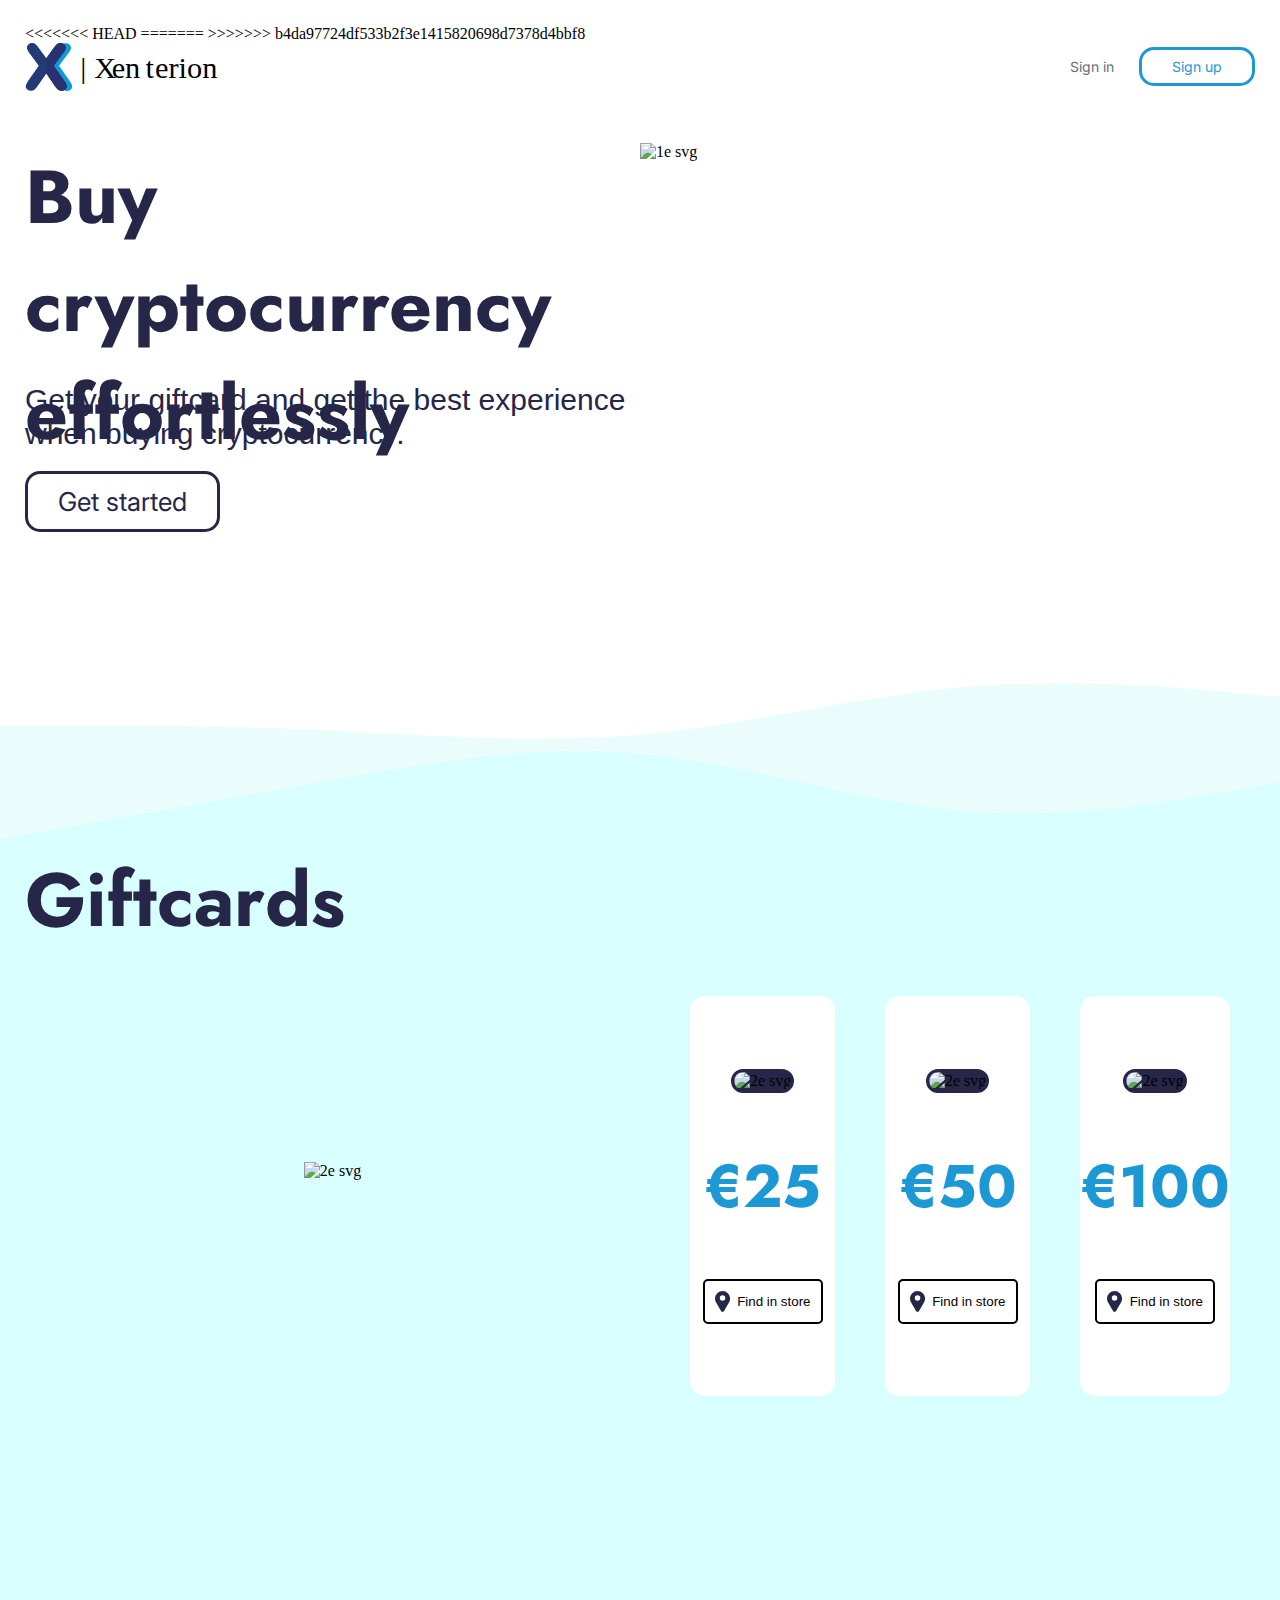
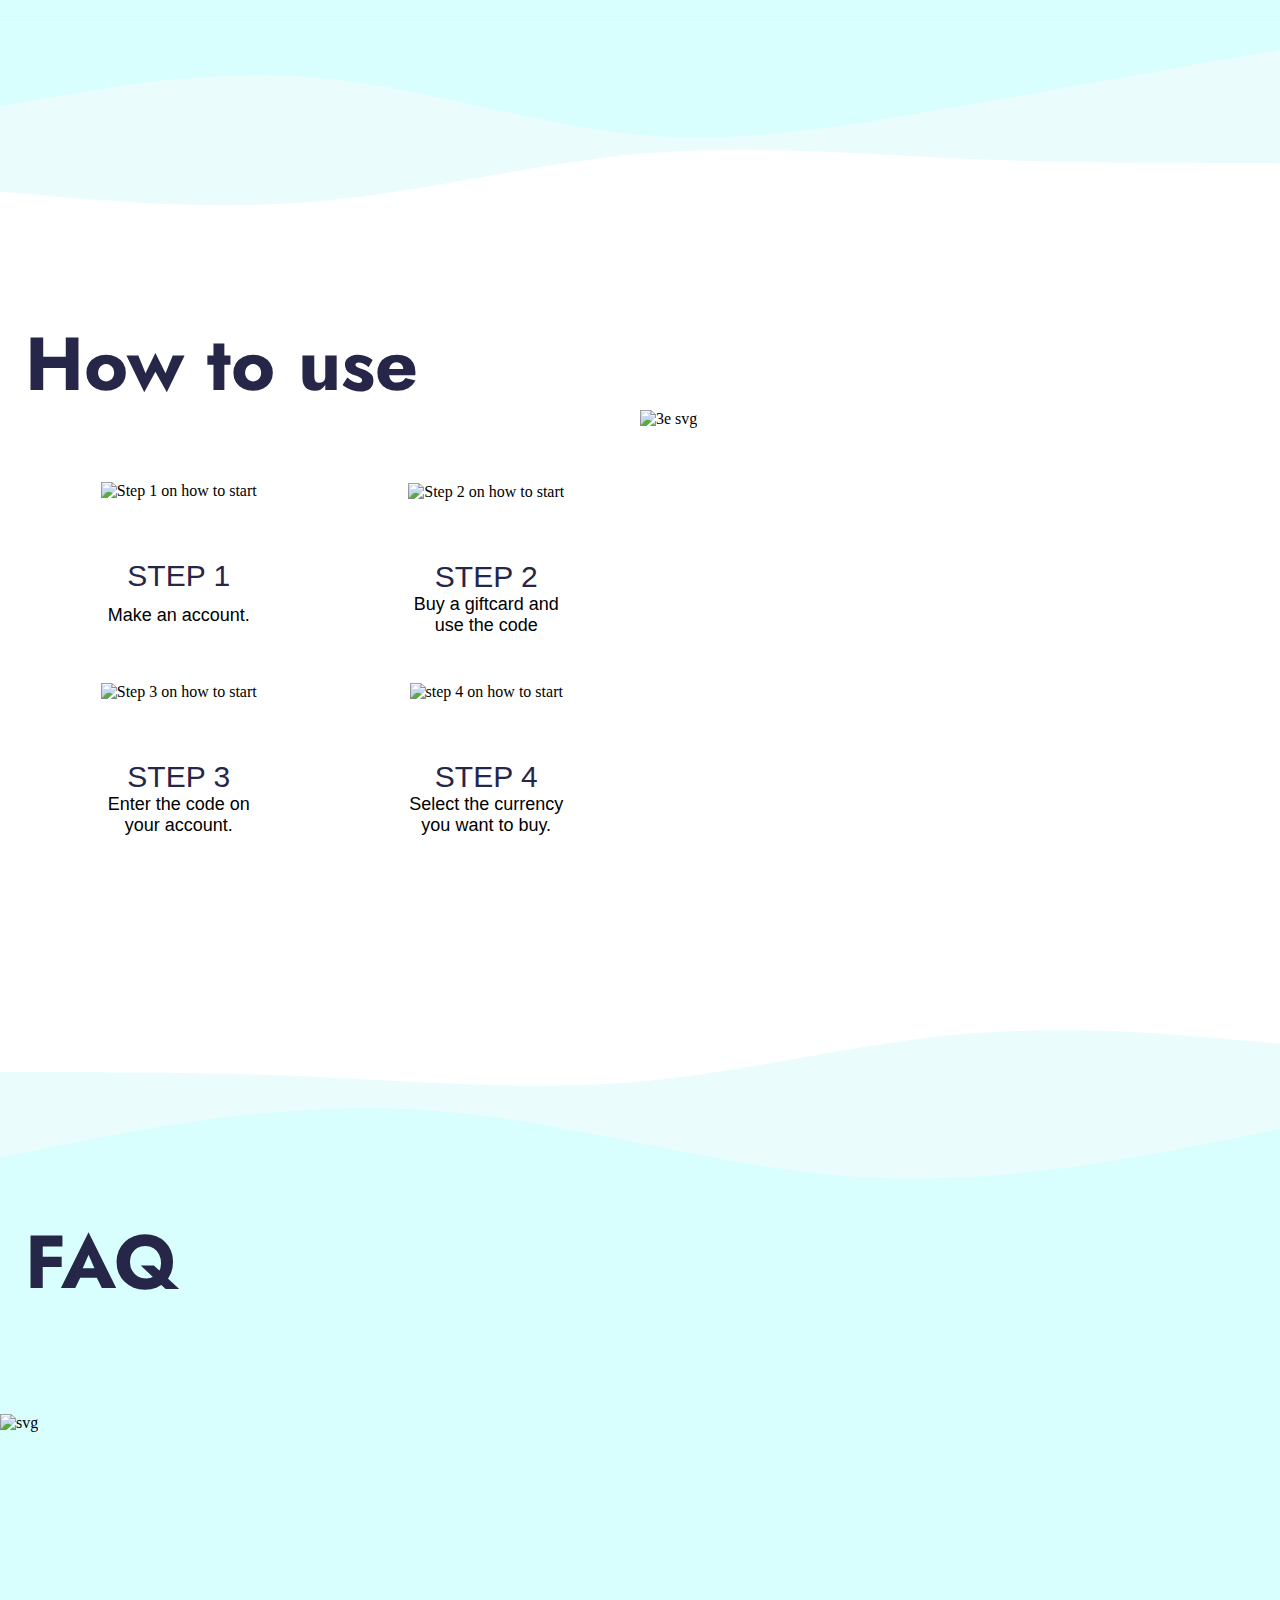
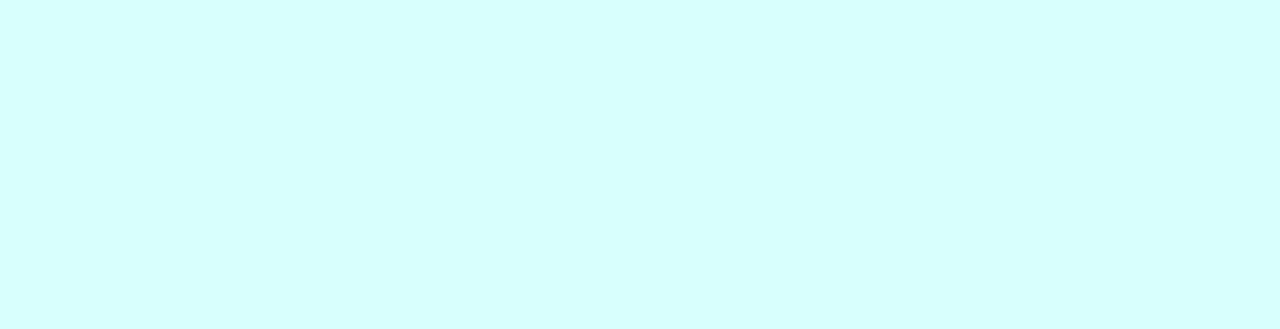
==== index.html @ bc86934e "Merge branch 'master' of https://github.com/Remy2072/Xenterion" ====
<!DOCTYPE html>
<html lang="en">
  <head>
    <meta charset="UTF-8" />
    <meta http-equiv="X-UA-Compatible" content="IE=edge" />
    <meta name="viewport" content="width=device-width, initial-scale=1.0" />
    <title>Xenterion | Exchange</title>
    <link rel="icon" href="assets/images/favicon.ico" />
<<<<<<< HEAD
    <link rel="stylesheet" href="assets/styles/style.css" />
=======
    <link rel="stylesheet" href="assets/styles/style.css"/>
    <link rel="stylesheet" href="https://cdnjs.cloudflare.com/ajax/libs/font-awesome/5.15.3/css/all.min.css">
    <link href="https://fonts.googleapis.com/css2?family=Poppins:wght@400;500&display=swap" rel="stylesheet">

>>>>>>> b4da97724df533b2f3e1415820698d7378d4bbf8
  </head>

  <body>
    <div class="Header">
      <div class="Logo-Header">
        <img class="logo" src="/assets/images/LogoXenterion.svg" alt="logo" />
      </div>
      <div class="Buttons-Header">
        <a href="#" class="signup">Sign up</a>
        <a href="#" class="signin">Sign in</a>
      </div>
    </div>

    <div class="Info-Box1">
      <div class="Info-1">
        <h1>
          Buy cryptocurrency <br />
          effortlessly
        </h1>
      </div>
      <div class="Text-1">
        <h3 class="getYourGiftcard">
          Get your giftcard and get the best experience<br />
          when buying cryptocurrency.
        </h3>
        <a href="https://www.google.com/" class="getstarted">Get started</a>
      </div>
      <div class="Svg-1">
        <img src="/assets/images/40789.svg" alt="1e svg" />
      </div>
    </div>

    <svg
      xmlns="http://www.w3.org/2000/svg"
      viewbox="0 0 1440 320"
      class="waves"
    >
      <path
        fill="#EAFDFC"
        fill-opacity="1"
        d="M0,160L60,160C120,160,240,160,360,165.3C480,171,600,181,720,170.7C840,160,960,128,1080,117.3C1200,107,1320,117,1380,122.7L1440,128L1440,320L1380,320C1320,320,1200,320,1080,320C960,320,840,320,720,320C600,320,480,320,360,320C240,320,120,320,60,320L0,320Z"
      ></path>

      <path
        fill="#D8FFFD"
        fill-opacity="1"
        d="M0,288L60,277.3C120,267,240,245,360,224C480,203,600,181,720,192C840,203,960,245,1080,256C1200,267,1320,245,1380,234.7L1440,224L1440,320L1380,320C1320,320,1200,320,1080,320C960,320,840,320,720,320C600,320,480,320,360,320C240,320,120,320,60,320L0,320Z"
      ></path>
    </svg>

    <div class="Info-Box2">
      <div class="Info-2">
        <h1 class="giftcards">Giftcards</h1>
      </div>
      <div class="Giftcards-box">
        <div class="Giftcard-1 giftcard">
          <div class="Eur25 eu">
            <img
              src="/assets/images/Giftcard-25-Xenterion.jpg"
              alt="2e svg"
              class="gift25"
            />
          </div>

          <div class="Price25 pr">
            <h2 class="priceTagText">€25</h2>
          </div>

          <div class="Instore1 is">
            <button class="findStore">
              <svg
                class="pin"
                xmlns="http://www.w3.org/2000/svg"
                width="15.092"
                height="20.879"
                viewBox="0 0 15.092 20.879"
              >
                <g id="location-pin" transform="translate(-57.249)">
                  <g
                    id="Group_28"
                    data-name="Group 28"
                    transform="translate(57.249)"
                  >
                    <path
                      id="Path_842"
                      data-name="Path 842"
                      d="M64.795,0h0a7.537,7.537,0,0,0-7.546,7.546,8.2,8.2,0,0,0,1.112,3.988l4.918,8.511a1.723,1.723,0,0,0,1.516.834,1.759,1.759,0,0,0,1.516-.834l4.918-8.506a8.075,8.075,0,0,0,1.112-3.988A7.541,7.541,0,0,0,64.795,0Zm0,9.775A2.755,2.755,0,1,1,67.549,7.02,2.761,2.761,0,0,1,64.795,9.775Z"
                      transform="translate(-57.249)"
                      fill="#262649"
                    />
                  </g>
                </g>
              </svg>
              Find in store
            </button>
          </div>
        </div>
        <div class="Giftcard-2 giftcard">
          <div class="Eur50 eu">
            <img
              src="/assets/images/Giftcard-50-Xenterion.jpg"
              alt="2e svg"
              class="gift25"
            />
          </div>

          <div class="Price50">
            <h2 class="priceTagText">€50</h2>
          </div>

          <div class="Instore2 is">
            <button class="findStore">
              <svg
                xmlns="http://www.w3.org/2000/svg"
                width="15.092"
                height="20.879"
                viewBox="0 0 15.092 20.879"
              >
                <g id="location-pin" transform="translate(-57.249)">
                  <g
                    id="Group_28"
                    data-name="Group 28"
                    transform="translate(57.249)"
                  >
                    <path
                      id="Path_842"
                      data-name="Path 842"
                      d="M64.795,0h0a7.537,7.537,0,0,0-7.546,7.546,8.2,8.2,0,0,0,1.112,3.988l4.918,8.511a1.723,1.723,0,0,0,1.516.834,1.759,1.759,0,0,0,1.516-.834l4.918-8.506a8.075,8.075,0,0,0,1.112-3.988A7.541,7.541,0,0,0,64.795,0Zm0,9.775A2.755,2.755,0,1,1,67.549,7.02,2.761,2.761,0,0,1,64.795,9.775Z"
                      transform="translate(-57.249)"
                      fill="#262649"
                    />
                  </g>
                </g>
              </svg>
              Find in store
            </button>
          </div>
        </div>
        <div class="Giftcard-3 giftcard">
          <div class="Eur100 eu">
            <img
              src="/assets/images/Giftcard-100-Xenterion.jpg"
              alt="2e svg"
              class="gift25"
            />
          </div>

          <div class="Price100 pr">
            <h2 class="priceTagText">€100</h2>
          </div>

          <div class="Instore3 is">
            <button class="findStore">
              <svg
                xmlns="http://www.w3.org/2000/svg"
                width="15.092"
                height="20.879"
                viewBox="0 0 15.092 20.879"
              >
                <g id="location-pin" transform="translate(-57.249)">
                  <g
                    id="Group_28"
                    data-name="Group 28"
                    transform="translate(57.249)"
                  >
                    <path
                      id="Path_842"
                      data-name="Path 842"
                      d="M64.795,0h0a7.537,7.537,0,0,0-7.546,7.546,8.2,8.2,0,0,0,1.112,3.988l4.918,8.511a1.723,1.723,0,0,0,1.516.834,1.759,1.759,0,0,0,1.516-.834l4.918-8.506a8.075,8.075,0,0,0,1.112-3.988A7.541,7.541,0,0,0,64.795,0Zm0,9.775A2.755,2.755,0,1,1,67.549,7.02,2.761,2.761,0,0,1,64.795,9.775Z"
                      transform="translate(-57.249)"
                      fill="#262649"
                    />
                  </g>
                </g>
              </svg>
              Find in store
            </button>
          </div>
        </div>
      </div>
      <div class="Svg-2">
        <img src="/assets/images/8500.svg" alt="2e svg" />
      </div>
    </div>

    <div class="Info-Box2"></div>

    <svg
      xmlns="http://www.w3.org/2000/svg"
      viewbox="0 0 1440 320"
      class="waves reverseWaves"
    >
      <path
        fill="#EAFDFC"
        fill-opacity="1"
        d="M0,160L60,160C120,160,240,160,360,165.3C480,171,600,181,720,170.7C840,160,960,128,1080,117.3C1200,107,1320,117,1380,122.7L1440,128L1440,320L1380,320C1320,320,1200,320,1080,320C960,320,840,320,720,320C600,320,480,320,360,320C240,320,120,320,60,320L0,320Z"
      ></path>

      <path
        fill="#D8FFFD"
        fill-opacity="1"
        d="M0,288L60,277.3C120,267,240,245,360,224C480,203,600,181,720,192C840,203,960,245,1080,256C1200,267,1320,245,1380,234.7L1440,224L1440,320L1380,320C1320,320,1200,320,1080,320C960,320,840,320,720,320C600,320,480,320,360,320C240,320,120,320,60,320L0,320Z"
      ></path>
    </svg>

    <div class="howTo-Grid">
      <div class="howToUse">
        <h1>How to use</h1>
      </div>

      <div class="step1">
        <img
          class="step1-img"
          src="assets/images/step1.svg"
          alt="Step 1 on how to start"
        />
        <h3 class="steps">STEP 1</h3>
        <p class="steps-txt step1-txt">Make an account.</p>
      </div>

      <div class="step2">
        <img
          class="step2-img"
          src="assets/images/step2.svg"
          alt="Step 2 on how to start"
        />
        <h3 class="steps">STEP 2</h3>
        <p class="steps-txt">Buy a giftcard and <br />use the code</p>
      </div>

      <div class="step3">
        <img
          class="step3-img"
          src="assets/images/step3.svg"
          alt="Step 3 on how to start"
        />
        <h3 class="steps">STEP 3</h3>
        <p class="steps-txt">Enter the code on <br />your account.</p>
      </div>

      <div class="step4">
        <img
          class="step4-img"
          src="assets/images/step4.svg"
          alt="step 4 on how to start"
        />
        <h3 class="steps">STEP 4</h3>
        <p class="steps-txt">Select the currency <br />you want to buy.</p>
      </div>

      <div class="Svg-3">
        <img src="/assets/images/6555.svg" alt="3e svg" />
      </div>
    </div>

    <svg
      xmlns="http://www.w3.org/2000/svg"
      viewbox="0 0 1440 320"
      class="waves"
    >
      <path
        fill="#EAFDFC"
        fill-opacity="1"
        d="M0,160L60,160C120,160,240,160,360,165.3C480,171,600,181,720,170.7C840,160,960,128,1080,117.3C1200,107,1320,117,1380,122.7L1440,128L1440,320L1380,320C1320,320,1200,320,1080,320C960,320,840,320,720,320C600,320,480,320,360,320C240,320,120,320,60,320L0,320Z"
      ></path>

      <path
        fill="#D8FFFD"
        fill-opacity="1"
        d="M0,256L80,240C160,224,320,192,480,202.7C640,213,800,267,960,277.3C1120,288,1280,256,1360,240L1440,224L1440,320L1360,320C1280,320,1120,320,960,320C800,320,640,320,480,320C320,320,160,320,80,320L0,320Z"      ></path>
      ></path>
    </svg>

    <div class="container">
      <div class="FAQ-header">
        <h1>FAQ</h1>
      </div>
      <div class="FAQ-SVG"><img class="faqq" src="/assets/images/7879.jpg" alt="svg"></div>
      <div class="FAQ-1"></div>
      <div class="FAQ-2"></div>
      <div class="FAQ-3"></div>
      <div class="FAQ-other"></div>
    </div>

  </body>
</html>

<!-- <svg xmlns="http://www.w3.org/2000/svg" viewBox="0 0 1440 320"><path fill="#0099ff" fill-opacity="1" d="M0,288L60,277.3C120,267,240,245,360,224C480,203,600,181,720,192C840,203,960,245,1080,256C1200,267,1320,245,1380,234.7L1440,224L1440,0L1380,0C1320,0,1200,0,1080,0C960,0,840,0,720,0C600,0,480,0,360,0C240,0,120,0,60,0L0,0Z"></path></svg> -->
---- assets/styles/style.css ----
/* *FONT * ----------------------------------------------------------------------------------------------------------------------*/
@import url("https://fonts.googleapis.com/css2?family=Inter&display=swap");
@import url("https://fonts.googleapis.com/css2?family=Jost:wght@700&display=swap");

/* *BODY * ----------------------------------------------------------------------*/
body {
  padding: 25px 25px 0px;
  margin: 0px;
}
.header {
  height: 100px;
  background: #fff;
}

.logo {
  width: 200px;
  height: 48px;
}

h1 {
  color: #262649;
  font-size: 75px;
  font-family: "jost", sans-serif;
  margin: 0;
  padding: 0;
}

h2 {
  color: #1c98d5;
  font-size: 75px;
  font-family: "jost", bold;
  text-align: center;
}
h3 {
  color: #262649;
  font-size: 30px;
  font-family: "NanumGothic", sans-serif;
  font-weight: normal;
  margin: 0;
  padding: 0;
}

.Header {
  display: grid;
  grid-template-columns: 1fr 1fr 1fr 1fr;
  grid-template-rows: 75px;
  gap: 0px 0px;
  grid-template-areas: "Logo-Header . . Buttons-Header";
}

.Logo-Header {
  grid-area: Logo-Header;
}

.Buttons-Header {
  grid-area: Buttons-Header;
  padding-top: 4px;
}

.signin {
  padding: 11px;
  padding-right: 25px;
  float: right;
  text-decoration: none;
  font-family: "Inter", sans-serif;
  font-size: 14px;
  color: #686f80;
}

.signin:hover {
  text-decoration: underline 1.5px solid #686f80;
}

.signup {
  float: right;
  text-decoration: none;
  font-family: "Inter", sans-serif;
  font-size: 14px;
  color: #1c98d5;
  border-radius: 15px;
  border: 3px solid #1c98d5;
  padding: 8px 30px;
}

.signup:hover {
  background-color: #1c98d5;
  color: #fff;
}

.Info-Box1 {
  display: grid;
  grid-template-columns: 1fr 1fr 1fr 1fr;
  grid-template-rows: 200px 200px;
  margin-top: 25px;
  gap: 40px 0px;
  grid-template-areas:
    "Info-1 Info-1 Svg-1 Svg-1"
    "Text-1 Text-1 Svg-1 Svg-1";
}

.Info-1 {
  grid-area: Info-1;
}

.Text-1 {
  grid-area: Text-1;
}

.Svg-1 {
  grid-area: Svg-1;
}

.getYourGiftcard {
  margin-bottom: 35px;
}

.getstarted {
  text-decoration: none;
  font-family: "Inter", sans-serif;
  font-size: 26px;
  color: #262649;
  border-radius: 15px;
  border: 3px solid #262649;
  padding: 12px 30px;
}

.getstarted:hover {
  border: 3px solid #1c98d5;
  background-color: #1c98d5;
  color: #fff;
}

.waves {
  margin-left: -25px;
  margin-right: -25px;
}


/*** HIER **/

.Info-Box2 {
  display: grid;
  grid-template-columns: 1fr 1fr 1fr 1fr;
  grid-template-rows: 100px 100px 200px;
  gap: 0px 0px;
  grid-template-areas:
    "Info-2 Info-2 . ."
    "Svg-2 Svg-2 Giftcards-box Giftcards-box"
    "Svg-2 Svg-2 Giftcards-box Giftcards-box";
  margin-left: -25px;
  margin-right: -25px;
  margin-top: -25px;
  background-color: #d8fffd;
}

.Info-2 {
  grid-area: Info-2;
}

.Giftcards-box {
  display: grid;
  grid-template-columns: 1fr 1fr 1fr;
  grid-template-rows: 200px 250px;
  gap: 0px 0px;
  grid-template-areas:
    "Giftcard-1 Giftcard-2 Giftcard-3"
    "Giftcard-1 Giftcard-2 Giftcard-3";
  grid-area: Giftcards-box;
  margin: 25px;
}

.Giftcard-1 {
  display: grid;
  grid-template-columns: 1fr;
  grid-template-rows: 1fr 1fr 1fr;
  gap: 0px 0px;
  grid-template-areas:
    "Eur25"
    "Price25"
    "Instore1";
  grid-area: Giftcard-1;
  /* box-shadow: rgba(0, 0, 0, 0.342) 2px 2px; */
  border-radius: 15px;
  background-color: #fff;
  margin: 25px;
}

.Eur25 {
  grid-area: Eur25;
  place-items: center;
}

.gift25 {
  width: 150px;
  border: 3px solid #262649;
  background-color: #262649;
  padding-bottom: 0.1px;
  padding-left: 0.1px;
  border-radius: 15px;
}
.Price25 {
  grid-area: Price25;
}

.priceTagText {
  font-size: 60px;
}

.Instore1 {
  grid-area: Instore1;
}

.findStore {
  border: 2px solid black;
  background-color: #fff;
  border-radius: 5px;
  display: flex;
  justify-content: space-between;
  align-items: center;
  padding-left: 7px;
  padding-right: 7px;
  padding: 10px;
  width: 120px;
}

.findStore:hover {
  color: white;
  background-color: #1c98d5;
  border: 2px solid #1c98d5;
  transition: 0.2s;
}

.Giftcard-2 {
  display: grid;
  grid-template-columns: 1fr;
  grid-template-rows: 1fr 1fr 1fr;
  gap: 0px 0px;
  grid-template-areas:
    "Eur50"
    "Price50"
    "Instore2";
  grid-area: Giftcard-2;
  border-radius: 15px;
  background-color: #fff;
  margin: 25px;
  position: relative;
  z-index: 4;
}

.Eur50 {
  grid-area: Eur50;
}

.Price50 {
  grid-area: Price50;
}

.Instore2 {
  grid-area: Instore2;
}

.Giftcard-3 {
  display: grid;
  grid-template-columns: 1fr;
  grid-template-rows: 1fr 1fr 1fr;
  gap: 0px 0px;
  grid-template-areas:
    "Eur100"
    "Price100"
    "Instore3";
  grid-area: Giftcard-3;
  border-radius: 15px;
  background-color: #fff;
  margin: 25px;
}

.Eur100 {
  grid-area: Eur100;
}

.Price100 {
  grid-area: Price100;
}

.Instore3 {
  grid-area: Instore3;
}

.Svg-2 {
  grid-area: Svg-2;
  padding-left: 25px;
  padding-top: 150px;
  display: flex;
  justify-content: center;
  align-items: center;
}

.Info-2 {
  position: relative;
}

.giftcards {
  margin-left: 25px;
}

.giftcard {
  display: flex;
  justify-content: center;
  align-items: center;
  flex-direction: column;
}

.reverseWaves {
  transform: rotate(180deg);
}

/* *"HOW TO USE" GRID * ------------------------------------------------------------------------------------*/


.howTo-Grid {
  display: grid;
  grid-template-columns: 1fr 1fr 1fr 1fr;
  grid-template-rows: 100px 50px 200px 200px 70px;
  gap: 0px 0px;
  grid-template-areas:
    "howToUse howToUse howToUse howToUse"
    ". . Svg-3 Svg-3"
    "step1 step2 Svg-3 Svg-3"
    "step3 step4 Svg-3 Svg-3"
    ". . . .";
}

h3.steps {
  margin: 0;
}

.step1-img {
  height: 75px;
  margin-bottom: 2px;
}

p.step1-txt {
  line-height: 2.5;
}

.step2-img {
  height: 68px;
  margin-bottom: 9px;
}

.step3-img {
  height: 70px;
  margin-bottom: 7px;
}

.step4-img {
  height: 77px;
  margin-bottom: 0px;
}

.steps-txt {
  padding: 0;
  margin: 0;
  font-family: "NanumGothic", sans-serif;
  font-size: 18px;
  text-align: center;
}

.step1 {
  grid-area: step1;
  display: flex;
  align-items: center;
  justify-content: center;
  flex-direction: column;
}

.step2 {
  grid-area: step2;
  display: flex;
  align-items: center;
  justify-content: center;
  flex-direction: column;
}

.step3 {
  grid-area: step3;
  display: flex;
  align-items: center;
  justify-content: center;
  flex-direction: column;
}

.step4 {
  grid-area: step4;
  display: flex;
  align-items: center;
  justify-content: center;
  flex-direction: column;
}

.Svg-3 {
  grid-area: Svg-3;
}

.howToUse {
  grid-area: howToUse;
}

/* *FAQ GRID * ------------------------------------------------------------------------------------*/

.container {
  display: grid;
  grid-template-columns: 1fr 1fr 1fr 1fr;
  grid-template-rows: 200px 120px 120px 120px 70px 50px 35px;
  gap: 0px 0px;
  grid-auto-flow: row;
  grid-template-areas:
    "FAQ-header FAQ-header . ."
    "FAQ-SVG FAQ-SVG FAQ FAQ"
    "FAQ-SVG FAQ-SVG FAQ FAQ"
    "FAQ-SVG FAQ-SVG FAQ FAQ"
    ". . . FAQ-other"
    ". . . ."
    "footer footer footer footer";
  background-color: #d8fffd;
  margin: -4px -25px 0px -25px;
}

.FAQ-SVG {
  grid-area: FAQ-SVG;
}


.FAQ-SVG-img{
  width: 100%;
  margin-top: -100px;
}

.FAQ-header {
  grid-area: FAQ-header;
  line-height: 1.3;
  margin-left: 25px;
}

.FAQ {
  grid-area: FAQ;
}

.FAQ-other {
  grid-area: FAQ-other;
  padding-top: 50px;
  padding-left: 132px;
}

.footer{
  grid-area: footer;
  background-color: #F2F2F2;
  display: flex;
  flex-direction: row;
  justify-content: space-between;
}

/* *FAQ QUESTIONS * ------------------------------------------------------------------------------------*/

.FAQ,
.FAQ:before,
.FAQ:after{
    padding: 0;
    margin: 0;
    box-sizing: border-box;
}

.container-2{
    width: 45%;
    min-width: 500px;
    position: absolute;

}
.wrapper{
    background-color: #ffffff;
    margin-bottom: 20px;
    padding: 15px 40px;
    border-radius: 5px;
    box-shadow: 0 15px 25px rgba(0,0,50,0.2);
}
.toggle,
.content{
    font-family: "Poppins",sans-serif;
}
.toggle{
    width: 100%;
    background-color: transparent;
    display: flex;
    align-items: center;
    justify-content: space-between;
    font-size: 16px;
    color: #262649;
    font-weight: 500;
    border: none;
    outline: none;
    cursor: pointer;
    padding: 15px 0;
}
.content{
    position: relative;
    font-size: 14px;
    text-align: justify;
    line-height: 30px;
    height: 0;
    overflow: hidden;
    transition: all 1s;
}

.otherQuestions {
  text-decoration: none;
  font-family: "Inter", sans-serif;
  font-size: 14px;
  color: #1c98d5;
  border-radius: 15px;
  border: 3px solid #1c98d5;
  padding: 12px 30px;
}

.otherQuestions:hover {
  background-color: #1c98d5;
  color: #fff;
}

/* *FOOTER* ------------------------------------------------------------------------------------*/

#copyright{
  margin-top: 6px;
  margin-left: 40px;
  padding: 0;
  font-size: 18px;
  color: #262649;
  font-family: "NanumGothic", sans-serif;
}

#copyright2021{
  color: #1C98D5;
}

#github{
  margin-top: 6px;
  margin-right: 40px;
  width: 25px;
  height: 25px;
}



/* *SCROLL BAR * ------------------------------------------------------------------------------------*/
::-moz-selection {
  background: #79DFDB;
}

::selection {
  background: #79DFDB;
}

::-webkit-scrollbar {
  background-color: none;
  width: 6px;
}

::-webkit-scrollbar-track {
  border-radius: 5px;
  box-shadow: insert 0 0 10px rgba(0, 0, 0, 0.25);
}

::-webkit-scrollbar-thumb {
  border-radius: 5px;
  background-color: #BAF0EE;
}

::-webkit-scrollbar-thumb:hover {
  border-radius: 5px;
  background-color: #79DFDB;
}

/* *MEDIA QUERIES * ------------------------------------------------------------------------------------*/

/*? IPHONE XR  ------------------------------------------------------------------------------------*/

@media only screen 
    and (min-device-width: 414px) 
    and (min-device-height: 896px) 
    and (-webkit-device-pixel-ratio: 2) 
    and (orientation: portrait) { 


}

/*?  IPAD  ------------------------------------------------------------------------------------*/

@media only screen 
  and (min-device-width: 768px) 
  and (max-device-width: 1024px) 
  and (orientation: portrait) 
  and (-webkit-min-device-pixel-ratio: 1) {
    

}
---- assets/styles/style.css ----
/* *FONT * ----------------------------------------------------------------------------------------------------------------------*/
@import url("https://fonts.googleapis.com/css2?family=Inter&display=swap");
@import url("https://fonts.googleapis.com/css2?family=Jost:wght@700&display=swap");

/* *BODY * ----------------------------------------------------------------------*/
body {
  padding: 25px 25px 0px;
  margin: 0px;
}
.header {
  height: 100px;
  background: #fff;
}

.logo {
  width: 200px;
  height: 48px;
}

h1 {
  color: #262649;
  font-size: 75px;
  font-family: "jost", sans-serif;
  margin: 0;
  padding: 0;
}

h2 {
  color: #1c98d5;
  font-size: 75px;
  font-family: "jost", bold;
  text-align: center;
}
h3 {
  color: #262649;
  font-size: 30px;
  font-family: "NanumGothic", sans-serif;
  font-weight: normal;
  margin: 0;
  padding: 0;
}

.Header {
  display: grid;
  grid-template-columns: 1fr 1fr 1fr 1fr;
  grid-template-rows: 75px;
  gap: 0px 0px;
  grid-template-areas: "Logo-Header . . Buttons-Header";
}

.Logo-Header {
  grid-area: Logo-Header;
}

.Buttons-Header {
  grid-area: Buttons-Header;
  padding-top: 4px;
}

.signin {
  padding: 11px;
  padding-right: 25px;
  float: right;
  text-decoration: none;
  font-family: "Inter", sans-serif;
  font-size: 14px;
  color: #686f80;
}

.signin:hover {
  text-decoration: underline 1.5px solid #686f80;
}

.signup {
  float: right;
  text-decoration: none;
  font-family: "Inter", sans-serif;
  font-size: 14px;
  color: #1c98d5;
  border-radius: 15px;
  border: 3px solid #1c98d5;
  padding: 8px 30px;
}

.signup:hover {
  background-color: #1c98d5;
  color: #fff;
}

.Info-Box1 {
  display: grid;
  grid-template-columns: 1fr 1fr 1fr 1fr;
  grid-template-rows: 200px 200px;
  margin-top: 25px;
  gap: 40px 0px;
  grid-template-areas:
    "Info-1 Info-1 Svg-1 Svg-1"
    "Text-1 Text-1 Svg-1 Svg-1";
}

.Info-1 {
  grid-area: Info-1;
}

.Text-1 {
  grid-area: Text-1;
}

.Svg-1 {
  grid-area: Svg-1;
}

.getYourGiftcard {
  margin-bottom: 35px;
}

.getstarted {
  text-decoration: none;
  font-family: "Inter", sans-serif;
  font-size: 26px;
  color: #262649;
  border-radius: 15px;
  border: 3px solid #262649;
  padding: 12px 30px;
}

.getstarted:hover {
  border: 3px solid #1c98d5;
  background-color: #1c98d5;
  color: #fff;
}

.waves {
  margin-left: -25px;
  margin-right: -25px;
}


/*** HIER **/

.Info-Box2 {
  display: grid;
  grid-template-columns: 1fr 1fr 1fr 1fr;
  grid-template-rows: 100px 100px 200px;
  gap: 0px 0px;
  grid-template-areas:
    "Info-2 Info-2 . ."
    "Svg-2 Svg-2 Giftcards-box Giftcards-box"
    "Svg-2 Svg-2 Giftcards-box Giftcards-box";
  margin-left: -25px;
  margin-right: -25px;
  margin-top: -25px;
  background-color: #d8fffd;
}

.Info-2 {
  grid-area: Info-2;
}

.Giftcards-box {
  display: grid;
  grid-template-columns: 1fr 1fr 1fr;
  grid-template-rows: 200px 250px;
  gap: 0px 0px;
  grid-template-areas:
    "Giftcard-1 Giftcard-2 Giftcard-3"
    "Giftcard-1 Giftcard-2 Giftcard-3";
  grid-area: Giftcards-box;
  margin: 25px;
}

.Giftcard-1 {
  display: grid;
  grid-template-columns: 1fr;
  grid-template-rows: 1fr 1fr 1fr;
  gap: 0px 0px;
  grid-template-areas:
    "Eur25"
    "Price25"
    "Instore1";
  grid-area: Giftcard-1;
  /* box-shadow: rgba(0, 0, 0, 0.342) 2px 2px; */
  border-radius: 15px;
  background-color: #fff;
  margin: 25px;
}

.Eur25 {
  grid-area: Eur25;
  place-items: center;
}

.gift25 {
  width: 150px;
  border: 3px solid #262649;
  background-color: #262649;
  padding-bottom: 0.1px;
  padding-left: 0.1px;
  border-radius: 15px;
}
.Price25 {
  grid-area: Price25;
}

.priceTagText {
  font-size: 60px;
}

.Instore1 {
  grid-area: Instore1;
}

.findStore {
  border: 2px solid black;
  background-color: #fff;
  border-radius: 5px;
  display: flex;
  justify-content: space-between;
  align-items: center;
  padding-left: 7px;
  padding-right: 7px;
  padding: 10px;
  width: 120px;
}

.findStore:hover {
  color: white;
  background-color: #1c98d5;
  border: 2px solid #1c98d5;
  transition: 0.2s;
}

.Giftcard-2 {
  display: grid;
  grid-template-columns: 1fr;
  grid-template-rows: 1fr 1fr 1fr;
  gap: 0px 0px;
  grid-template-areas:
    "Eur50"
    "Price50"
    "Instore2";
  grid-area: Giftcard-2;
  border-radius: 15px;
  background-color: #fff;
  margin: 25px;
  position: relative;
  z-index: 4;
}

.Eur50 {
  grid-area: Eur50;
}

.Price50 {
  grid-area: Price50;
}

.Instore2 {
  grid-area: Instore2;
}

.Giftcard-3 {
  display: grid;
  grid-template-columns: 1fr;
  grid-template-rows: 1fr 1fr 1fr;
  gap: 0px 0px;
  grid-template-areas:
    "Eur100"
    "Price100"
    "Instore3";
  grid-area: Giftcard-3;
  border-radius: 15px;
  background-color: #fff;
  margin: 25px;
}

.Eur100 {
  grid-area: Eur100;
}

.Price100 {
  grid-area: Price100;
}

.Instore3 {
  grid-area: Instore3;
}

.Svg-2 {
  grid-area: Svg-2;
  padding-left: 25px;
  padding-top: 150px;
  display: flex;
  justify-content: center;
  align-items: center;
}

.Info-2 {
  position: relative;
}

.giftcards {
  margin-left: 25px;
}

.giftcard {
  display: flex;
  justify-content: center;
  align-items: center;
  flex-direction: column;
}

.reverseWaves {
  transform: rotate(180deg);
}

/* *"HOW TO USE" GRID * ------------------------------------------------------------------------------------*/


.howTo-Grid {
  display: grid;
  grid-template-columns: 1fr 1fr 1fr 1fr;
  grid-template-rows: 100px 50px 200px 200px 70px;
  gap: 0px 0px;
  grid-template-areas:
    "howToUse howToUse howToUse howToUse"
    ". . Svg-3 Svg-3"
    "step1 step2 Svg-3 Svg-3"
    "step3 step4 Svg-3 Svg-3"
    ". . . .";
}

h3.steps {
  margin: 0;
}

.step1-img {
  height: 75px;
  margin-bottom: 2px;
}

p.step1-txt {
  line-height: 2.5;
}

.step2-img {
  height: 68px;
  margin-bottom: 9px;
}

.step3-img {
  height: 70px;
  margin-bottom: 7px;
}

.step4-img {
  height: 77px;
  margin-bottom: 0px;
}

.steps-txt {
  padding: 0;
  margin: 0;
  font-family: "NanumGothic", sans-serif;
  font-size: 18px;
  text-align: center;
}

.step1 {
  grid-area: step1;
  display: flex;
  align-items: center;
  justify-content: center;
  flex-direction: column;
}

.step2 {
  grid-area: step2;
  display: flex;
  align-items: center;
  justify-content: center;
  flex-direction: column;
}

.step3 {
  grid-area: step3;
  display: flex;
  align-items: center;
  justify-content: center;
  flex-direction: column;
}

.step4 {
  grid-area: step4;
  display: flex;
  align-items: center;
  justify-content: center;
  flex-direction: column;
}

.Svg-3 {
  grid-area: Svg-3;
}

.howToUse {
  grid-area: howToUse;
}

/* *FAQ GRID * ------------------------------------------------------------------------------------*/

.container {
  display: grid;
  grid-template-columns: 1fr 1fr 1fr 1fr;
  grid-template-rows: 200px 120px 120px 120px 70px 50px 35px;
  gap: 0px 0px;
  grid-auto-flow: row;
  grid-template-areas:
    "FAQ-header FAQ-header . ."
    "FAQ-SVG FAQ-SVG FAQ FAQ"
    "FAQ-SVG FAQ-SVG FAQ FAQ"
    "FAQ-SVG FAQ-SVG FAQ FAQ"
    ". . . FAQ-other"
    ". . . ."
    "footer footer footer footer";
  background-color: #d8fffd;
  margin: -4px -25px 0px -25px;
}

.FAQ-SVG {
  grid-area: FAQ-SVG;
}


.FAQ-SVG-img{
  width: 100%;
  margin-top: -100px;
}

.FAQ-header {
  grid-area: FAQ-header;
  line-height: 1.3;
  margin-left: 25px;
}

.FAQ {
  grid-area: FAQ;
}

.FAQ-other {
  grid-area: FAQ-other;
  padding-top: 50px;
  padding-left: 132px;
}

.footer{
  grid-area: footer;
  background-color: #F2F2F2;
  display: flex;
  flex-direction: row;
  justify-content: space-between;
}

/* *FAQ QUESTIONS * ------------------------------------------------------------------------------------*/

.FAQ,
.FAQ:before,
.FAQ:after{
    padding: 0;
    margin: 0;
    box-sizing: border-box;
}

.container-2{
    width: 45%;
    min-width: 500px;
    position: absolute;

}
.wrapper{
    background-color: #ffffff;
    margin-bottom: 20px;
    padding: 15px 40px;
    border-radius: 5px;
    box-shadow: 0 15px 25px rgba(0,0,50,0.2);
}
.toggle,
.content{
    font-family: "Poppins",sans-serif;
}
.toggle{
    width: 100%;
    background-color: transparent;
    display: flex;
    align-items: center;
    justify-content: space-between;
    font-size: 16px;
    color: #262649;
    font-weight: 500;
    border: none;
    outline: none;
    cursor: pointer;
    padding: 15px 0;
}
.content{
    position: relative;
    font-size: 14px;
    text-align: justify;
    line-height: 30px;
    height: 0;
    overflow: hidden;
    transition: all 1s;
}

.otherQuestions {
  text-decoration: none;
  font-family: "Inter", sans-serif;
  font-size: 14px;
  color: #1c98d5;
  border-radius: 15px;
  border: 3px solid #1c98d5;
  padding: 12px 30px;
}

.otherQuestions:hover {
  background-color: #1c98d5;
  color: #fff;
}

/* *FOOTER* ------------------------------------------------------------------------------------*/

#copyright{
  margin-top: 6px;
  margin-left: 40px;
  padding: 0;
  font-size: 18px;
  color: #262649;
  font-family: "NanumGothic", sans-serif;
}

#copyright2021{
  color: #1C98D5;
}

#github{
  margin-top: 6px;
  margin-right: 40px;
  width: 25px;
  height: 25px;
}



/* *SCROLL BAR * ------------------------------------------------------------------------------------*/
::-moz-selection {
  background: #79DFDB;
}

::selection {
  background: #79DFDB;
}

::-webkit-scrollbar {
  background-color: none;
  width: 6px;
}

::-webkit-scrollbar-track {
  border-radius: 5px;
  box-shadow: insert 0 0 10px rgba(0, 0, 0, 0.25);
}

::-webkit-scrollbar-thumb {
  border-radius: 5px;
  background-color: #BAF0EE;
}

::-webkit-scrollbar-thumb:hover {
  border-radius: 5px;
  background-color: #79DFDB;
}

/* *MEDIA QUERIES * ------------------------------------------------------------------------------------*/

/*? IPHONE XR  ------------------------------------------------------------------------------------*/

@media only screen 
    and (min-device-width: 414px) 
    and (min-device-height: 896px) 
    and (-webkit-device-pixel-ratio: 2) 
    and (orientation: portrait) { 


}

/*?  IPAD  ------------------------------------------------------------------------------------*/

@media only screen 
  and (min-device-width: 768px) 
  and (max-device-width: 1024px) 
  and (orientation: portrait) 
  and (-webkit-min-device-pixel-ratio: 1) {
    

}
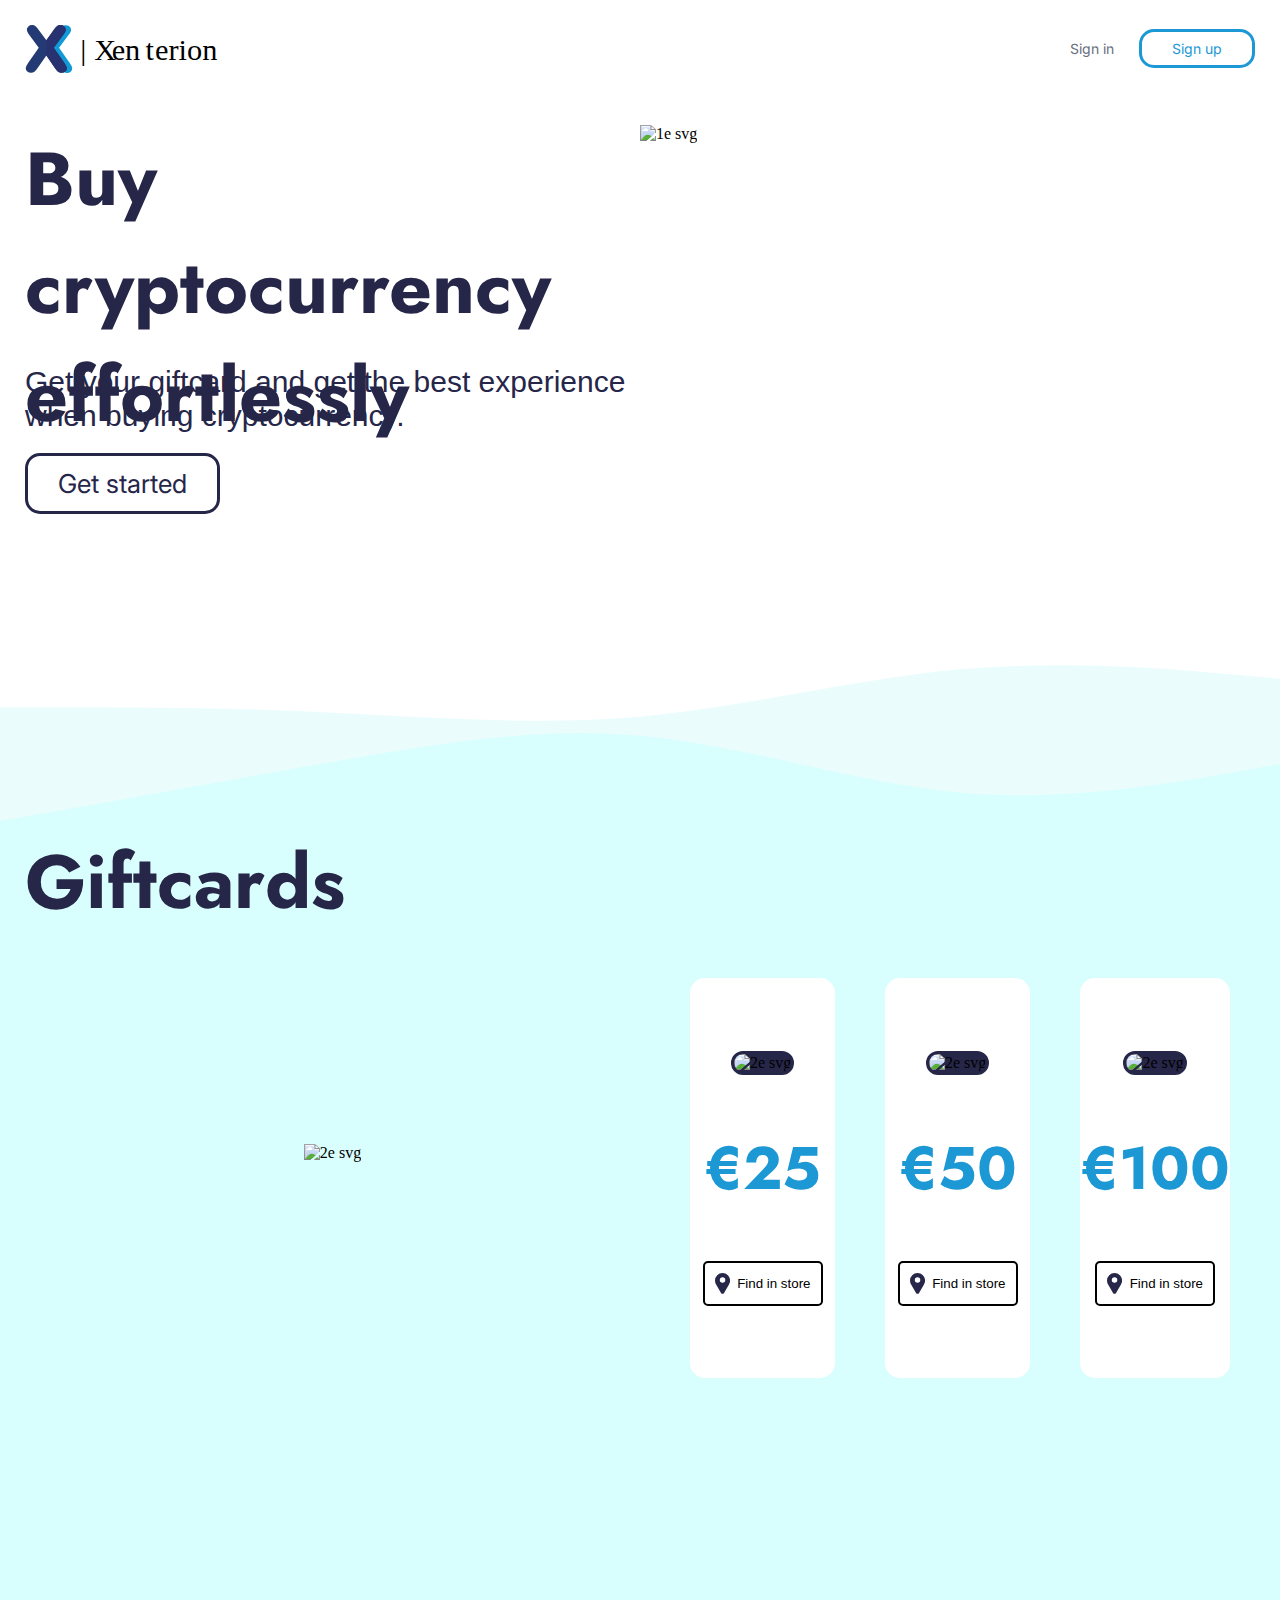
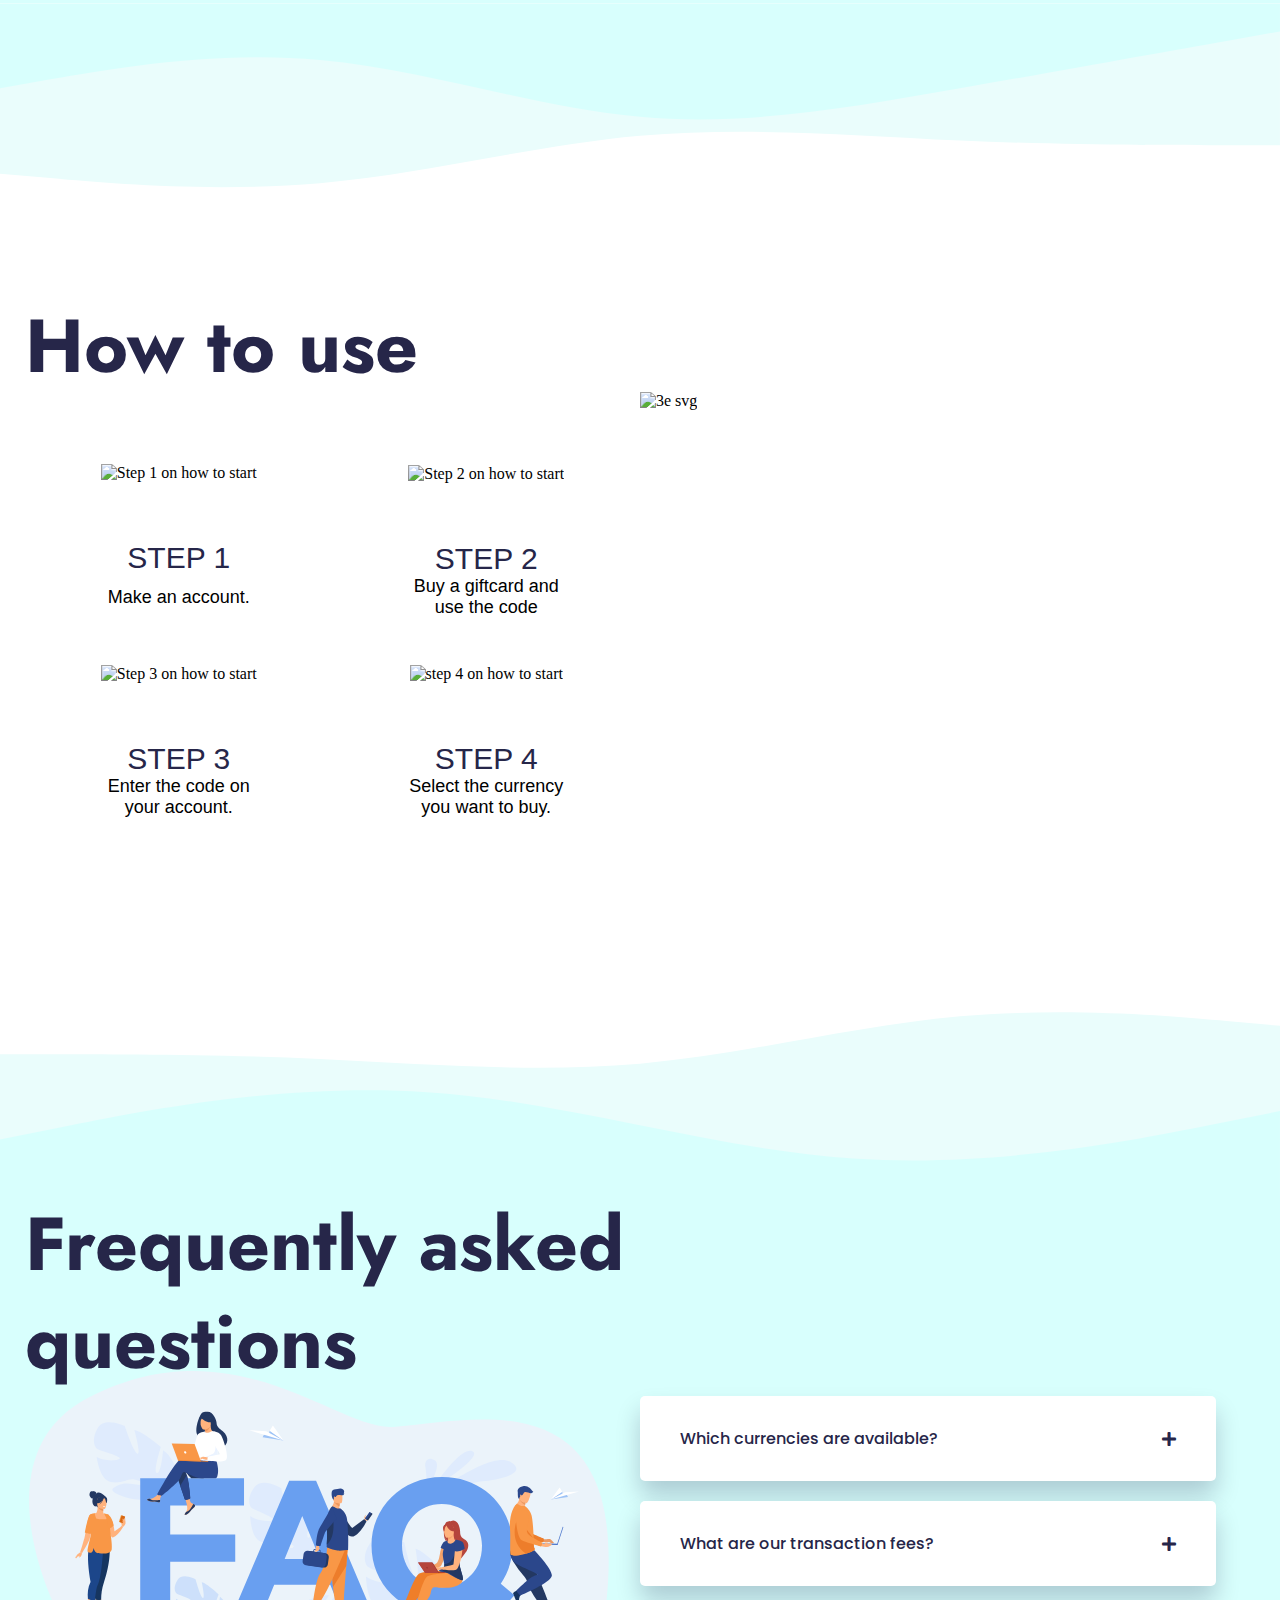
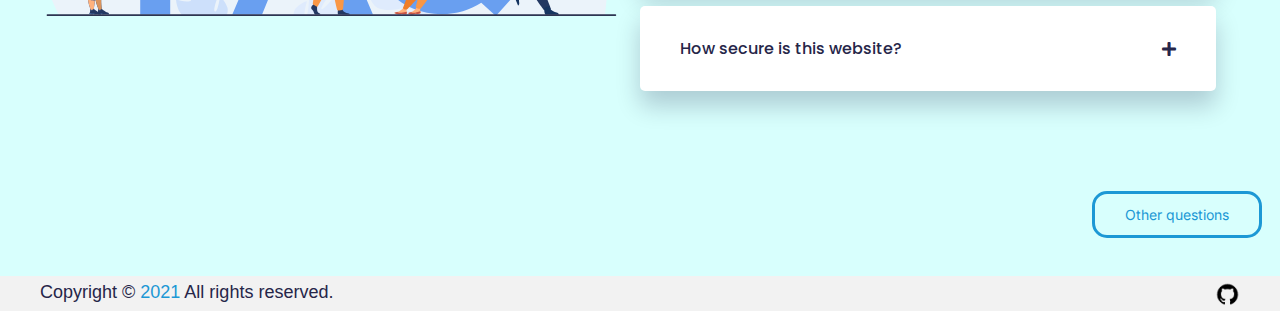
==== commit b7a2d4bc: "SVG fixed" ====
--- a/index.html
+++ b/index.html
@@ -6,20 +6,15 @@
     <meta name="viewport" content="width=device-width, initial-scale=1.0" />
     <title>Xenterion | Exchange</title>
     <link rel="icon" href="assets/images/favicon.ico" />
-<<<<<<< HEAD
-    <link rel="stylesheet" href="assets/styles/style.css" />
-=======
     <link rel="stylesheet" href="assets/styles/style.css"/>
     <link rel="stylesheet" href="https://cdnjs.cloudflare.com/ajax/libs/font-awesome/5.15.3/css/all.min.css">
-    <link href="https://fonts.googleapis.com/css2?family=Poppins:wght@400;500&display=swap" rel="stylesheet">
-
->>>>>>> b4da97724df533b2f3e1415820698d7378d4bbf8
+   <link href="https://fonts.googleapis.com/css2?family=Poppins:wght@400;500&display=swap" rel="stylesheet">
+
   </head>
-
   <body>
     <div class="Header">
       <div class="Logo-Header">
-        <img class="logo" src="/assets/images/LogoXenterion.svg" alt="logo" />
+        <img class="logo" src="assets/images/LogoXenterion.svg" alt="logo" />
       </div>
       <div class="Buttons-Header">
         <a href="#" class="signup">Sign up</a>
@@ -42,7 +37,7 @@
         <a href="https://www.google.com/" class="getstarted">Get started</a>
       </div>
       <div class="Svg-1">
-        <img src="/assets/images/40789.svg" alt="1e svg" />
+        <img src="assets/images/40789.svg" alt="1e svg" />
       </div>
     </div>
 
@@ -72,7 +67,7 @@
         <div class="Giftcard-1 giftcard">
           <div class="Eur25 eu">
             <img
-              src="/assets/images/Giftcard-25-Xenterion.jpg"
+              src="assets/images/Giftcard-25-Xenterion.jpg"
               alt="2e svg"
               class="gift25"
             />
@@ -114,7 +109,7 @@
         <div class="Giftcard-2 giftcard">
           <div class="Eur50 eu">
             <img
-              src="/assets/images/Giftcard-50-Xenterion.jpg"
+              src="assets/images/Giftcard-50-Xenterion.jpg"
               alt="2e svg"
               class="gift25"
             />
@@ -155,7 +150,7 @@
         <div class="Giftcard-3 giftcard">
           <div class="Eur100 eu">
             <img
-              src="/assets/images/Giftcard-100-Xenterion.jpg"
+              src="assets/images/Giftcard-100-Xenterion.jpg"
               alt="2e svg"
               class="gift25"
             />
@@ -195,7 +190,7 @@
         </div>
       </div>
       <div class="Svg-2">
-        <img src="/assets/images/8500.svg" alt="2e svg" />
+        <img src="assets/images/8500.svg" alt="2e svg" />
       </div>
     </div>
 
@@ -265,7 +260,7 @@
       </div>
 
       <div class="Svg-3">
-        <img src="/assets/images/6555.svg" alt="3e svg" />
+        <img src="assets/images/6555.svg" alt="3e svg" />
       </div>
     </div>
 
@@ -289,16 +284,64 @@
 
     <div class="container">
       <div class="FAQ-header">
-        <h1>FAQ</h1>
-      </div>
-      <div class="FAQ-SVG"><img class="faqq" src="/assets/images/7879.jpg" alt="svg"></div>
-      <div class="FAQ-1"></div>
-      <div class="FAQ-2"></div>
-      <div class="FAQ-3"></div>
-      <div class="FAQ-other"></div>
+        <h1>Frequently asked <br>questions</h1>
+      </div>
+      <div class="FAQ-SVG">
+        <img class="FAQ-SVG-img" src="assets/images/FAQ-SVG.svg" alt="FAQ vector SVG">
+      </div>
+      <div class="FAQ">
+        
+
+        <div class="container-2">
+          <div class="wrapper">
+              <button class="toggle">
+                  Which currencies are available?
+                  <i class="fas fa-plus icon"></i>
+              </button>
+              <div class="content">
+                  <p>We currently have 3 currency’s which you can trade; THETA, XRP and VeChain.</p>
+              </div>
+          </div>
+          <div class="wrapper">
+              <button class="toggle">
+                  What are our transaction fees?
+                  <i class="fas fa-plus icon"></i>
+              </button>
+              <div class="content">
+                  <p>Our transaction fee for buying crypto is 8%, Transfer fee for cryptocurrency is not included.</p>
+              </div>
+          </div>
+          <div class="wrapper">
+              <button class="toggle">
+                  How secure is this website?
+                  <i class="fas fa-plus icon"></i>
+              </button>
+              <div class="content">
+                  <p>Your personal information is safe and we do not hold your crypto, You need to send it to an external wallet.</p>
+              </div>
+          </div>
+      </div>
+
+
+      </div>
+      <div class="FAQ-other">
+        <a href="#" class="otherQuestions">Other questions</a>
+      </div>
+
+      <div class="footer">
+        <p id="copyright">Copyright © <span id="copyright2021">2021</span> All rights reserved.</p>
+        <a href="https://github.com/Remy2072/Xenterion">
+          <img 
+          id="github" 
+          src="[data-uri]"
+          alt="Link to github"
+          />
+        </div>
+        </a>
     </div>
 
   </body>
+  <script src="assets/scripts/script.js"></script>
 </html>
 
 <!-- <svg xmlns="http://www.w3.org/2000/svg" viewBox="0 0 1440 320"><path fill="#0099ff" fill-opacity="1" d="M0,288L60,277.3C120,267,240,245,360,224C480,203,600,181,720,192C840,203,960,245,1080,256C1200,267,1320,245,1380,234.7L1440,224L1440,0L1380,0C1320,0,1200,0,1080,0C960,0,840,0,720,0C600,0,480,0,360,0C240,0,120,0,60,0L0,0Z"></path></svg> -->
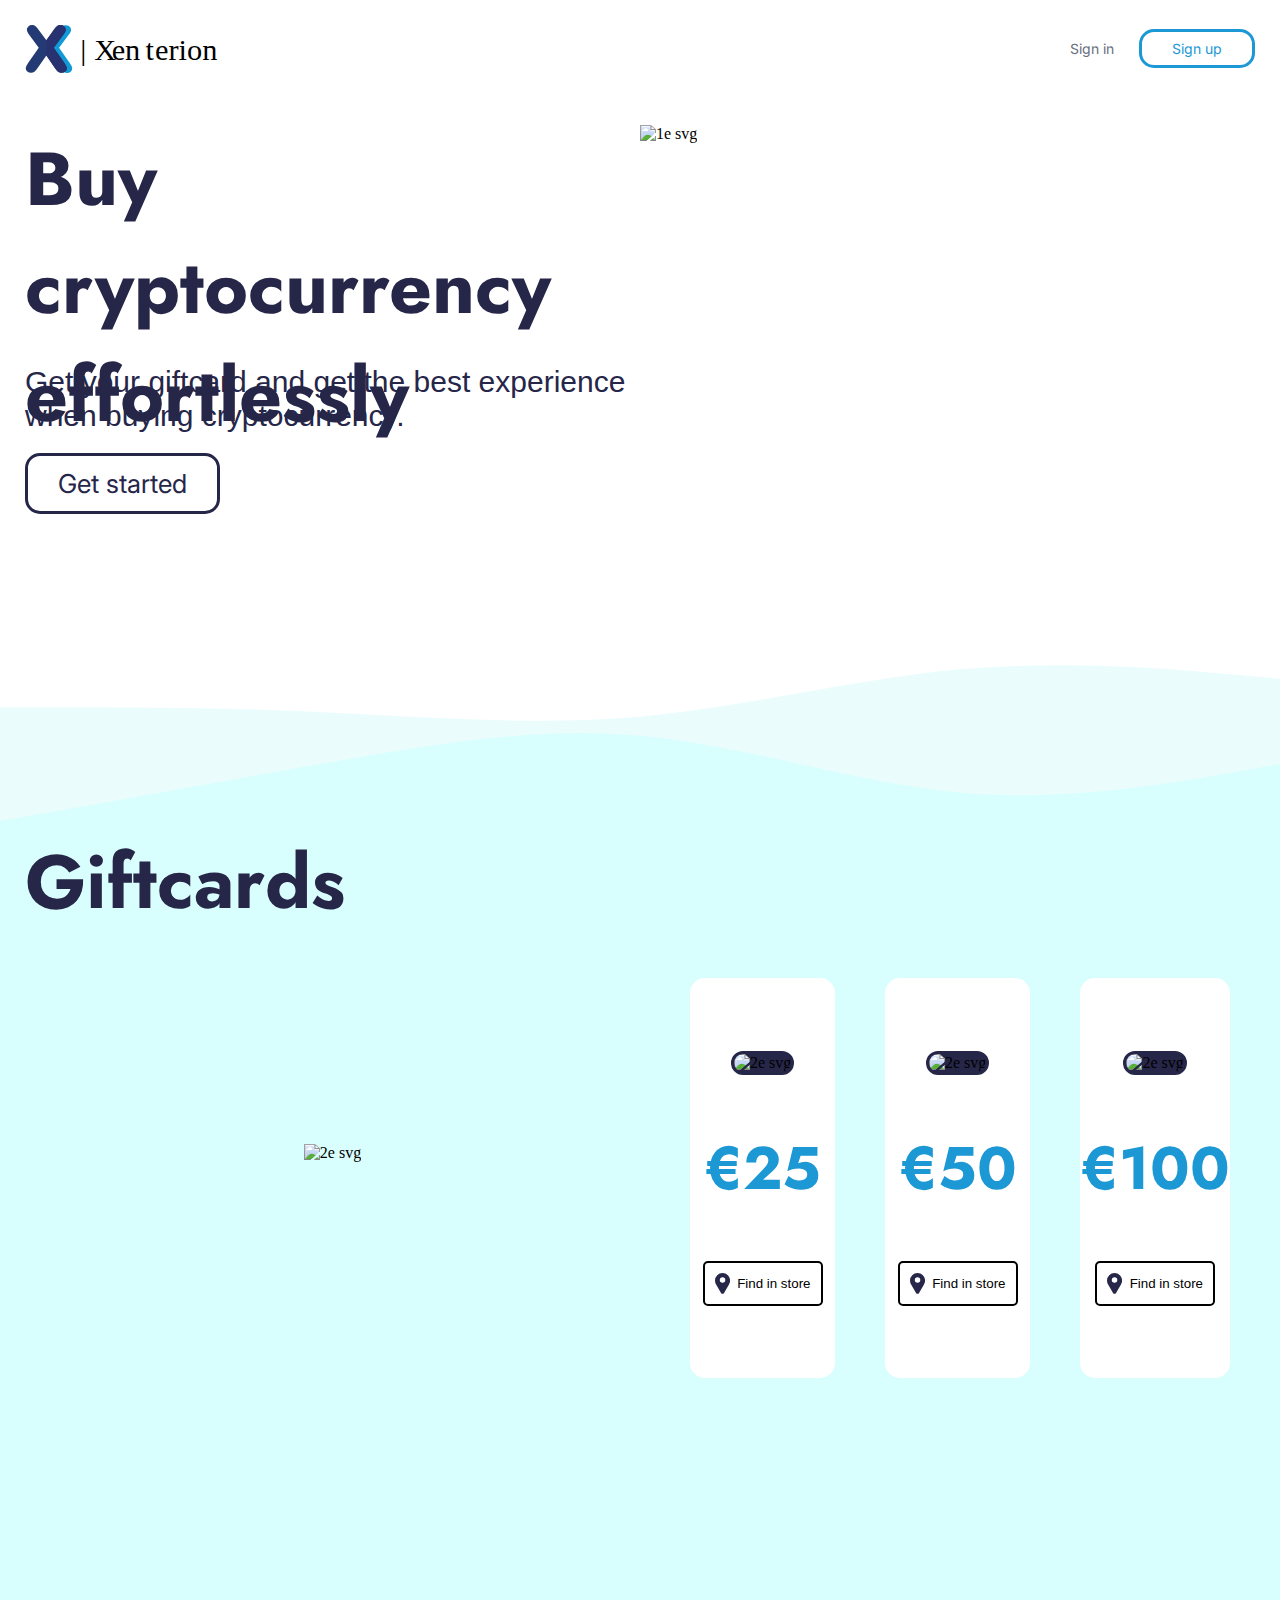
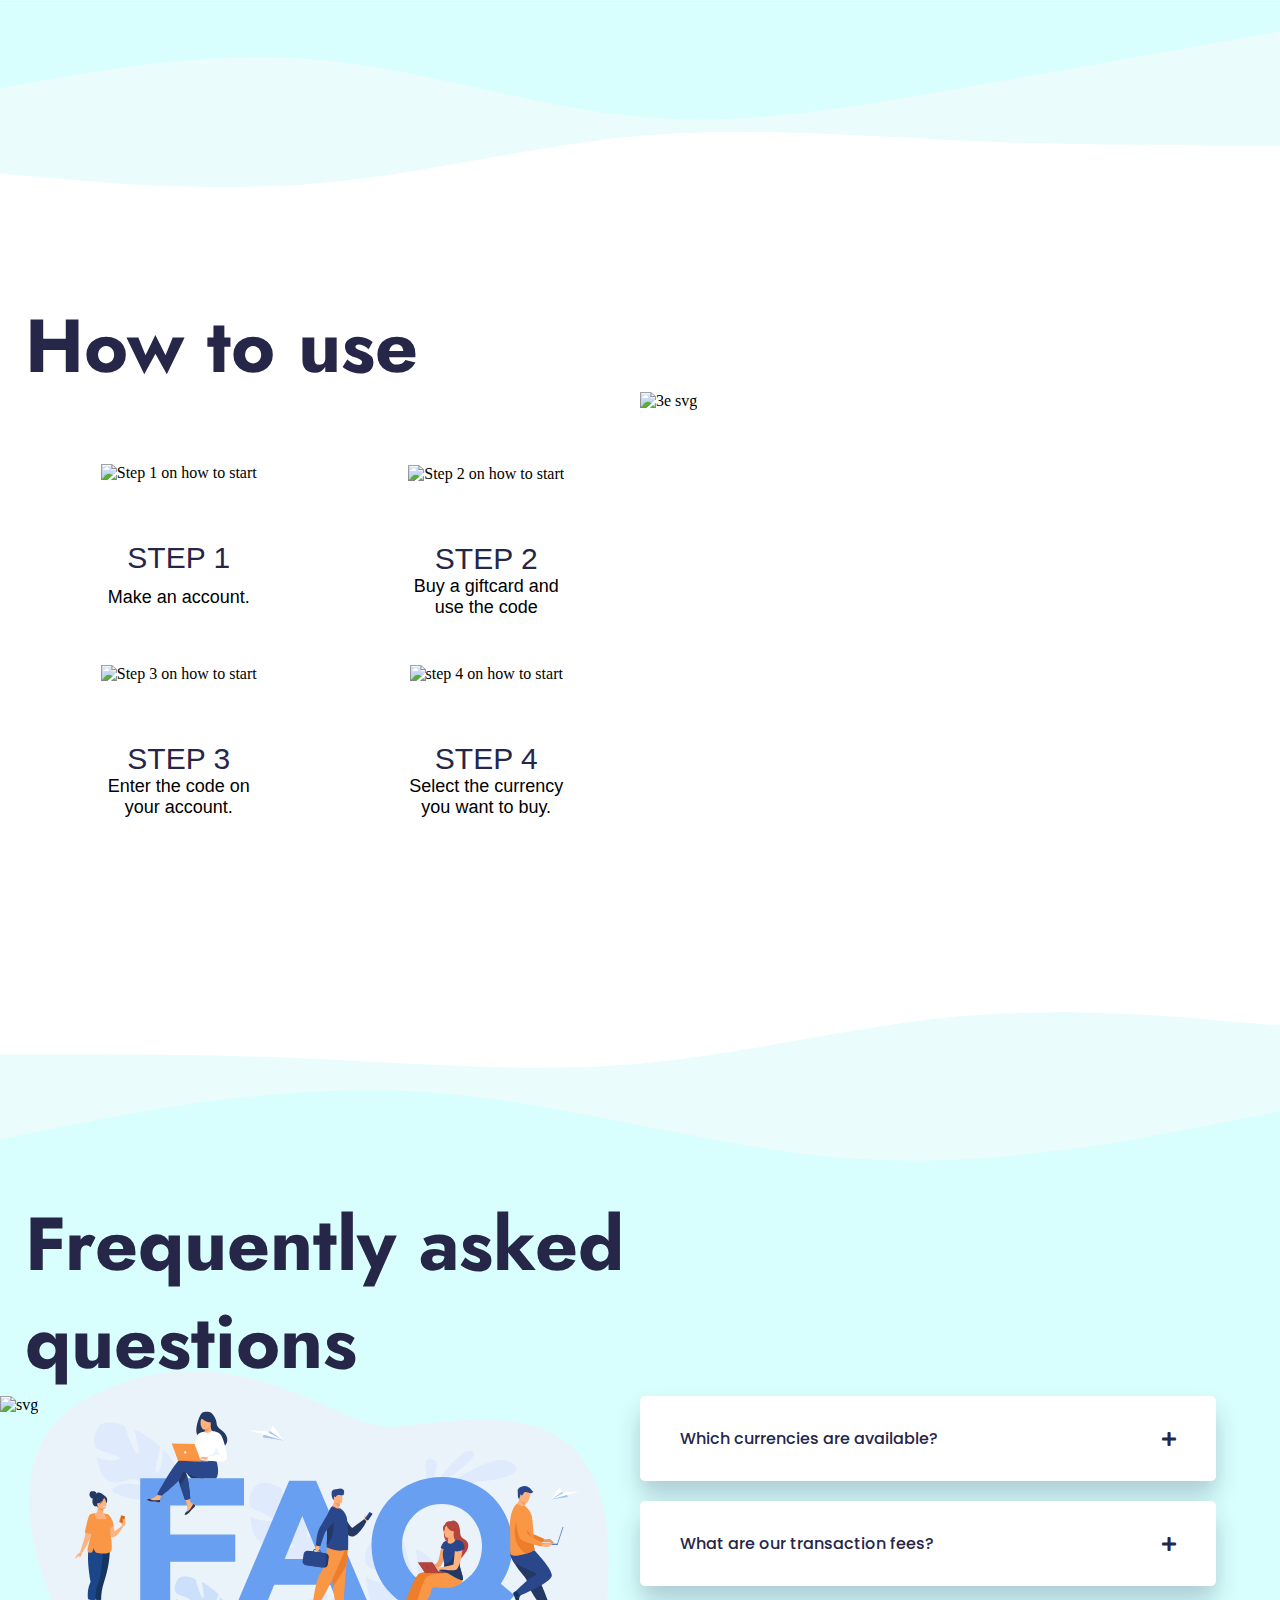
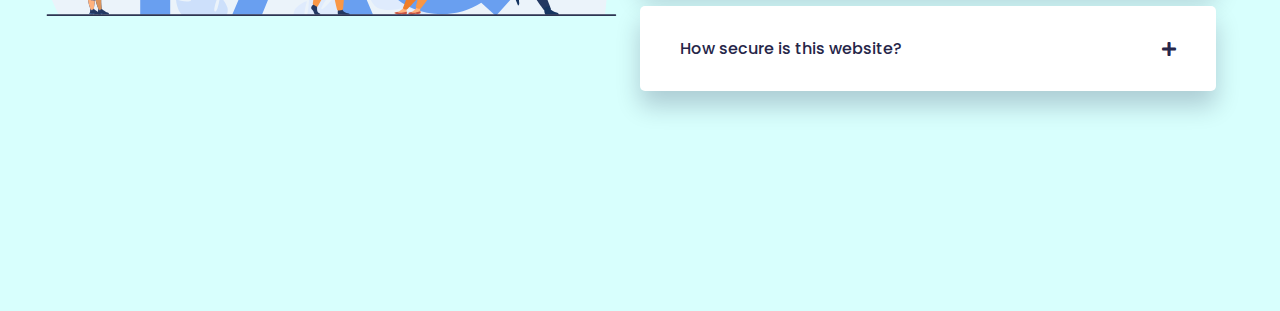
==== commit 66167132: "goede variant" ====
--- a/index.html
+++ b/index.html
@@ -11,6 +11,7 @@
    <link href="https://fonts.googleapis.com/css2?family=Poppins:wght@400;500&display=swap" rel="stylesheet">
 
   </head>
+
   <body>
     <div class="Header">
       <div class="Logo-Header">
@@ -324,24 +325,14 @@
 
 
       </div>
-      <div class="FAQ-other">
-        <a href="#" class="otherQuestions">Other questions</a>
-      </div>
-
-      <div class="footer">
-        <p id="copyright">Copyright © <span id="copyright2021">2021</span> All rights reserved.</p>
-        <a href="https://github.com/Remy2072/Xenterion">
-          <img 
-          id="github" 
-          src="[data-uri]"
-          alt="Link to github"
-          />
-        </div>
-        </a>
+      <div class="FAQ-SVG"><img class="faqq" src="/assets/images/7879.jpg" alt="svg"></div>
+      <div class="FAQ-1"></div>
+      <div class="FAQ-2"></div>
+      <div class="FAQ-3"></div>
+      <div class="FAQ-other"></div>
     </div>
 
   </body>
   <script src="assets/scripts/script.js"></script>
 </html>
 
-<!-- <svg xmlns="http://www.w3.org/2000/svg" viewBox="0 0 1440 320"><path fill="#0099ff" fill-opacity="1" d="M0,288L60,277.3C120,267,240,245,360,224C480,203,600,181,720,192C840,203,960,245,1080,256C1200,267,1320,245,1380,234.7L1440,224L1440,0L1380,0C1320,0,1200,0,1080,0C960,0,840,0,720,0C600,0,480,0,360,0C240,0,120,0,60,0L0,0Z"></path></svg> -->
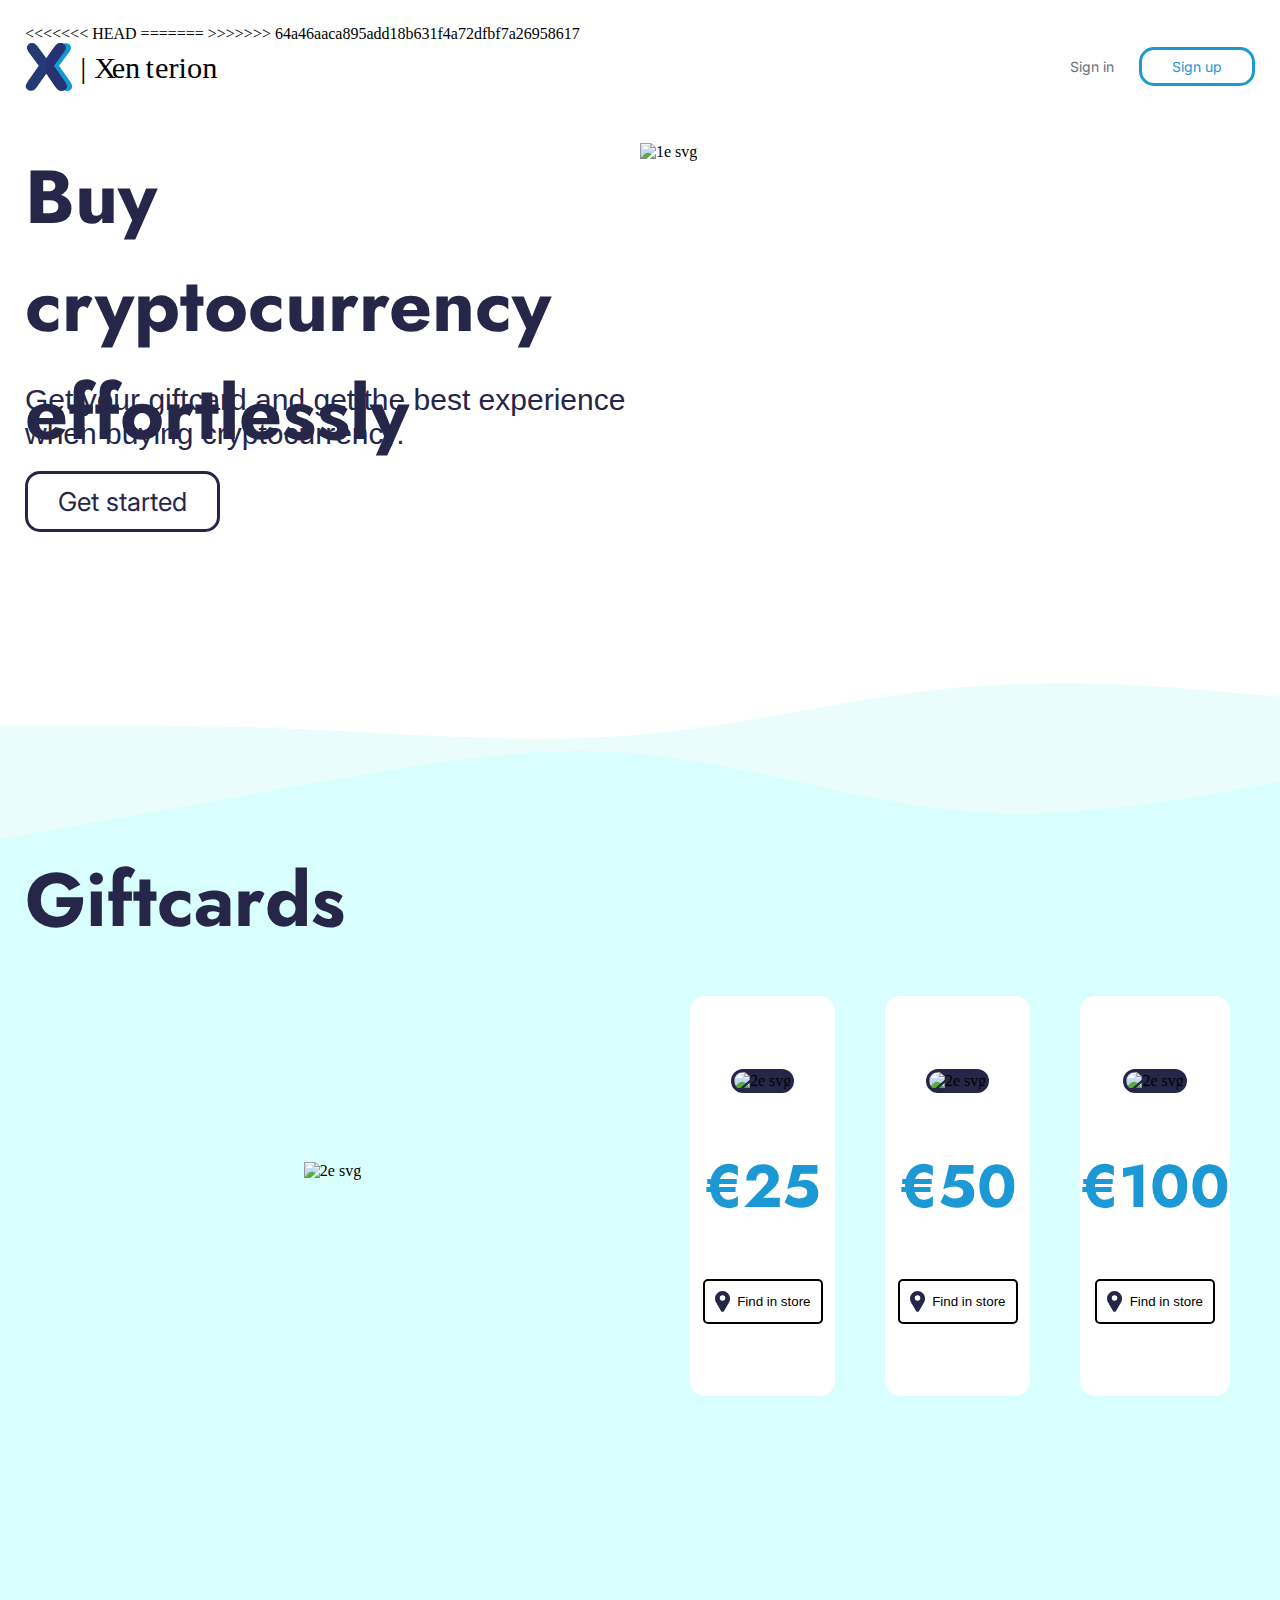
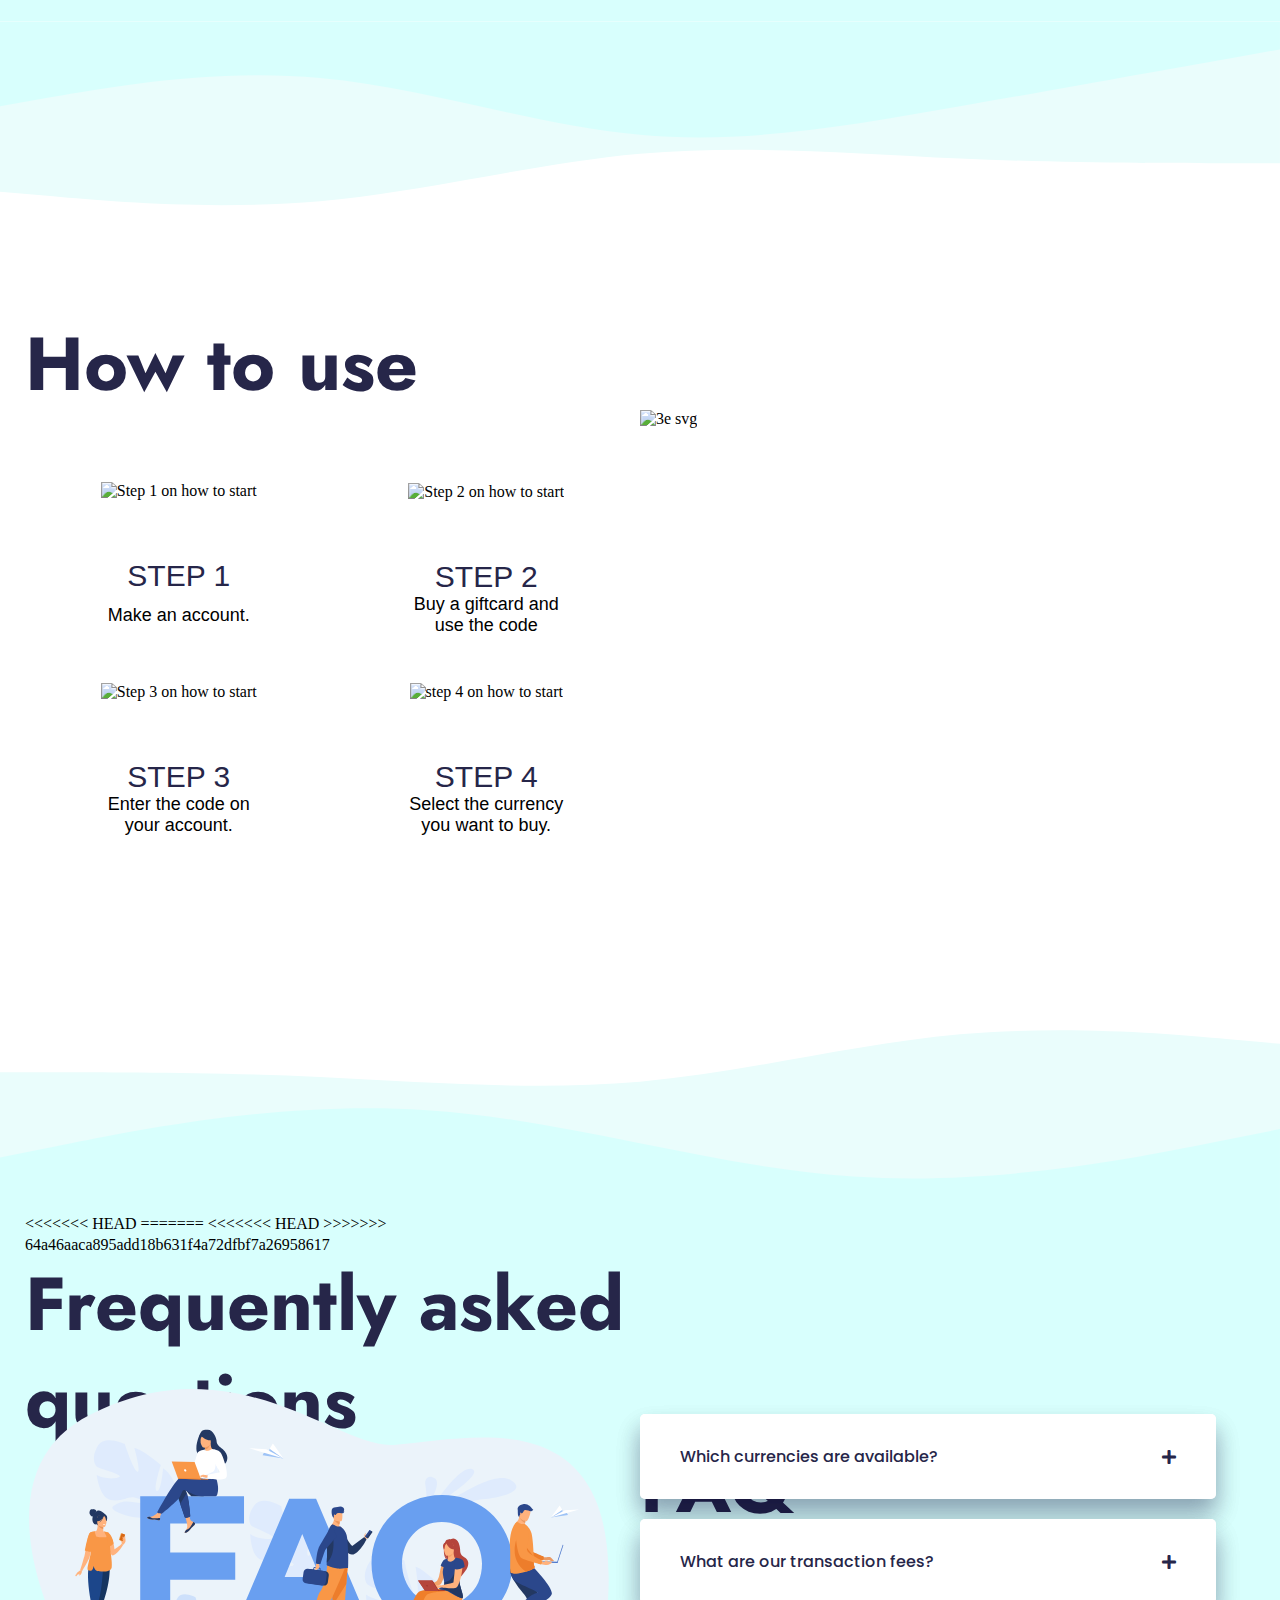
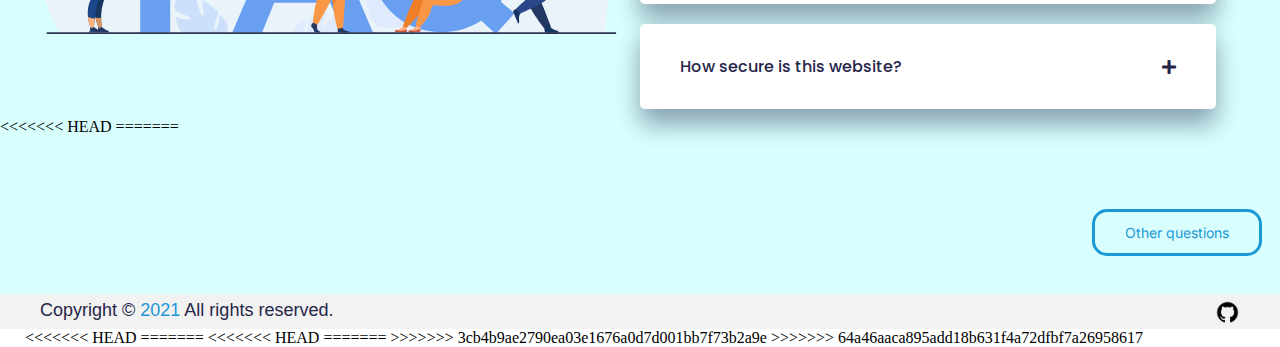
==== commit a2269db1: "Merge branch 'master' of https://github.com/Remy2072/Xenterion" ====
--- a/index.html
+++ b/index.html
@@ -1,3 +1,4 @@
+
 <!DOCTYPE html>
 <html lang="en">
   <head>
@@ -9,9 +10,13 @@
     <link rel="stylesheet" href="assets/styles/style.css"/>
     <link rel="stylesheet" href="https://cdnjs.cloudflare.com/ajax/libs/font-awesome/5.15.3/css/all.min.css">
    <link href="https://fonts.googleapis.com/css2?family=Poppins:wght@400;500&display=swap" rel="stylesheet">
+<<<<<<< HEAD
+=======
 
   </head>
-
+>>>>>>> 64a46aaca895add18b631f4a72dfbf7a26958617
+
+  </head>
   <body>
     <div class="Header">
       <div class="Logo-Header">
@@ -285,10 +290,16 @@
 
     <div class="container">
       <div class="FAQ-header">
+<<<<<<< HEAD
+=======
+<<<<<<< HEAD
+>>>>>>> 64a46aaca895add18b631f4a72dfbf7a26958617
         <h1>Frequently asked <br>questions</h1>
       </div>
       <div class="FAQ-SVG">
         <img class="FAQ-SVG-img" src="assets/images/FAQ-SVG.svg" alt="FAQ vector SVG">
+<<<<<<< HEAD
+=======
       </div>
       <div class="FAQ">
         
@@ -324,15 +335,71 @@
       </div>
 
 
-      </div>
-      <div class="FAQ-SVG"><img class="faqq" src="/assets/images/7879.jpg" alt="svg"></div>
-      <div class="FAQ-1"></div>
-      <div class="FAQ-2"></div>
-      <div class="FAQ-3"></div>
-      <div class="FAQ-other"></div>
+=======
+        <h1>FAQ</h1>
+>>>>>>> 3cb4b9ae2790ea03e1676a0d7d001bb7f73b2a9e
+>>>>>>> 64a46aaca895add18b631f4a72dfbf7a26958617
+      </div>
+      <div class="FAQ">
+        
+
+        <div class="container-2">
+          <div class="wrapper">
+              <button class="toggle">
+                  Which currencies are available?
+                  <i class="fas fa-plus icon"></i>
+              </button>
+              <div class="content">
+                  <p>We currently have 3 currency’s which you can trade; THETA, XRP and VeChain.</p>
+              </div>
+          </div>
+          <div class="wrapper">
+              <button class="toggle">
+                  What are our transaction fees?
+                  <i class="fas fa-plus icon"></i>
+              </button>
+              <div class="content">
+                  <p>Our transaction fee for buying crypto is 8%, Transfer fee for cryptocurrency is not included.</p>
+              </div>
+          </div>
+          <div class="wrapper">
+              <button class="toggle">
+                  How secure is this website?
+                  <i class="fas fa-plus icon"></i>
+              </button>
+              <div class="content">
+                  <p>Your personal information is safe and we do not hold your crypto, You need to send it to an external wallet.</p>
+              </div>
+          </div>
+      </div>
+
+
+      </div>
+      <div class="FAQ-other">
+        <a href="#" class="otherQuestions">Other questions</a>
+      </div>
+
+      <div class="footer">
+        <p id="copyright">Copyright © <span id="copyright2021">2021</span> All rights reserved.</p>
+        <a href="https://github.com/Remy2072/Xenterion">
+          <img 
+          id="github" 
+          src="[data-uri]"
+          alt="Link to github"
+          />
+        </div>
+        </a>
     </div>
 
   </body>
+<<<<<<< HEAD
   <script src="assets/scripts/script.js"></script>
+=======
+<<<<<<< HEAD
+  <script src="assets/scripts/script.js"></script>
+=======
+>>>>>>> 3cb4b9ae2790ea03e1676a0d7d001bb7f73b2a9e
+>>>>>>> 64a46aaca895add18b631f4a72dfbf7a26958617
 </html>
 
+<!-- <svg xmlns="http://www.w3.org/2000/svg" viewBox="0 0 1440 320"><path fill="#0099ff" fill-opacity="1" d="M0,288L60,277.3C120,267,240,245,360,224C480,203,600,181,720,192C840,203,960,245,1080,256C1200,267,1320,245,1380,234.7L1440,224L1440,0L1380,0C1320,0,1200,0,1080,0C960,0,840,0,720,0C600,0,480,0,360,0C240,0,120,0,60,0L0,0Z"></path></svg> -->
--- a/assets/styles/style.css
+++ b/assets/styles/style.css
@@ -588,7 +588,7 @@
     and (min-device-height: 896px) 
     and (-webkit-device-pixel-ratio: 2) 
     and (orientation: portrait) { 
-
+      
 
 }
 
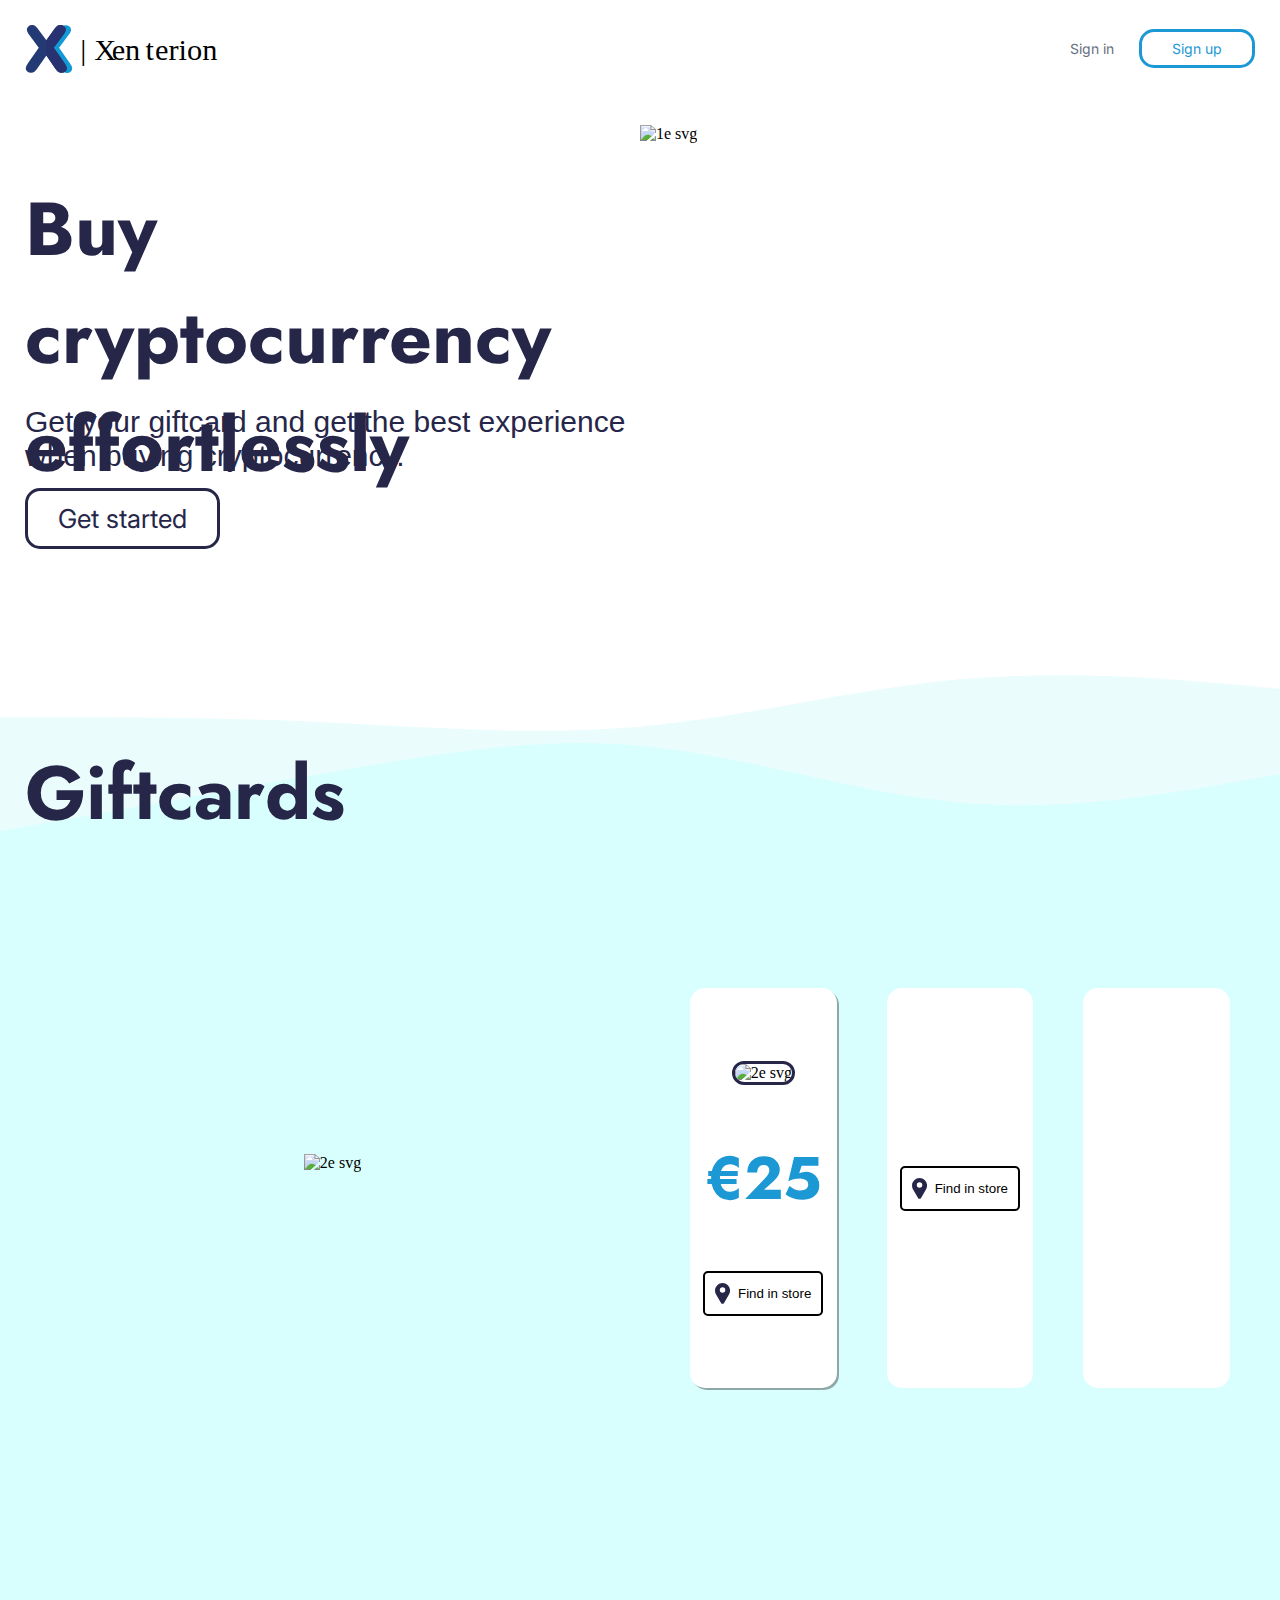
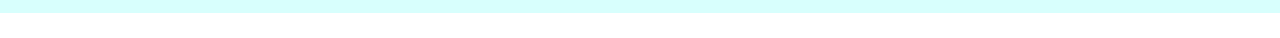
==== commit 88fce789: "merge" ====
--- a/index.html
+++ b/index.html
@@ -1,4 +1,3 @@
-
 <!DOCTYPE html>
 <html lang="en">
   <head>
@@ -7,24 +6,16 @@
     <meta name="viewport" content="width=device-width, initial-scale=1.0" />
     <title>Xenterion | Exchange</title>
     <link rel="icon" href="assets/images/favicon.ico" />
-    <link rel="stylesheet" href="assets/styles/style.css"/>
-    <link rel="stylesheet" href="https://cdnjs.cloudflare.com/ajax/libs/font-awesome/5.15.3/css/all.min.css">
-   <link href="https://fonts.googleapis.com/css2?family=Poppins:wght@400;500&display=swap" rel="stylesheet">
-<<<<<<< HEAD
-=======
-
-  </head>
->>>>>>> 64a46aaca895add18b631f4a72dfbf7a26958617
-
+    <link rel="stylesheet" href="assets/styles/style.css" />
   </head>
   <body>
     <div class="Header">
       <div class="Logo-Header">
-        <img class="logo" src="assets/images/LogoXenterion.svg" alt="logo" />
+        <img class="logo" src="/assets/images/LogoXenterion.svg" alt="logo" />
       </div>
       <div class="Buttons-Header">
-        <a href="#" class="signup">Sign up</a>
-        <a href="#" class="signin">Sign in</a>
+        <a href="https://samedpolat.nl/" class="signup">Sign up</a>
+        <a href="https://www.google.com/" class="signin">Sign in</a>
       </div>
     </div>
 
@@ -36,14 +27,14 @@
         </h1>
       </div>
       <div class="Text-1">
-        <h3 class="getYourGiftcard">
+        <h3>
           Get your giftcard and get the best experience<br />
           when buying cryptocurrency.
         </h3>
         <a href="https://www.google.com/" class="getstarted">Get started</a>
       </div>
       <div class="Svg-1">
-        <img src="assets/images/40789.svg" alt="1e svg" />
+        <img src="/assets/images/40789.svg" alt="1e svg" />
       </div>
     </div>
 
@@ -65,46 +56,28 @@
       ></path>
     </svg>
 
+
+
     <div class="Info-Box2">
       <div class="Info-2">
-        <h1 class="giftcards">Giftcards</h1>
+        <h1 class="giftcards">
+          Giftcards
+        </h1>
       </div>
       <div class="Giftcards-box">
         <div class="Giftcard-1 giftcard">
           <div class="Eur25 eu">
-            <img
-              src="assets/images/Giftcard-25-Xenterion.jpg"
-              alt="2e svg"
-              class="gift25"
-            />
+            <img src="/assets/images/Giftcard-100-Xenterion.jpg" alt="2e svg" class="gift25"/>
           </div>
-
           <div class="Price25 pr">
             <h2 class="priceTagText">€25</h2>
           </div>
-
           <div class="Instore1 is">
             <button class="findStore">
-              <svg
-                class="pin"
-                xmlns="http://www.w3.org/2000/svg"
-                width="15.092"
-                height="20.879"
-                viewBox="0 0 15.092 20.879"
-              >
+              <svg class="pin" xmlns="http://www.w3.org/2000/svg" width="15.092" height="20.879" viewBox="0 0 15.092 20.879">
                 <g id="location-pin" transform="translate(-57.249)">
-                  <g
-                    id="Group_28"
-                    data-name="Group 28"
-                    transform="translate(57.249)"
-                  >
-                    <path
-                      id="Path_842"
-                      data-name="Path 842"
-                      d="M64.795,0h0a7.537,7.537,0,0,0-7.546,7.546,8.2,8.2,0,0,0,1.112,3.988l4.918,8.511a1.723,1.723,0,0,0,1.516.834,1.759,1.759,0,0,0,1.516-.834l4.918-8.506a8.075,8.075,0,0,0,1.112-3.988A7.541,7.541,0,0,0,64.795,0Zm0,9.775A2.755,2.755,0,1,1,67.549,7.02,2.761,2.761,0,0,1,64.795,9.775Z"
-                      transform="translate(-57.249)"
-                      fill="#262649"
-                    />
+                  <g id="Group_28" data-name="Group 28" transform="translate(57.249)">
+                    <path id="Path_842" data-name="Path 842" d="M64.795,0h0a7.537,7.537,0,0,0-7.546,7.546,8.2,8.2,0,0,0,1.112,3.988l4.918,8.511a1.723,1.723,0,0,0,1.516.834,1.759,1.759,0,0,0,1.516-.834l4.918-8.506a8.075,8.075,0,0,0,1.112-3.988A7.541,7.541,0,0,0,64.795,0Zm0,9.775A2.755,2.755,0,1,1,67.549,7.02,2.761,2.761,0,0,1,64.795,9.775Z" transform="translate(-57.249)" fill="#262649"/>
                   </g>
                 </g>
               </svg>
@@ -113,293 +86,38 @@
           </div>
         </div>
         <div class="Giftcard-2 giftcard">
-          <div class="Eur50 eu">
-            <img
-              src="assets/images/Giftcard-50-Xenterion.jpg"
-              alt="2e svg"
-              class="gift25"
-            />
-          </div>
-
-          <div class="Price50">
-            <h2 class="priceTagText">€50</h2>
-          </div>
-
+          <div class="Eur50 eu"></div>
+          <div class="Price50"></div>
           <div class="Instore2 is">
             <button class="findStore">
-              <svg
-                xmlns="http://www.w3.org/2000/svg"
-                width="15.092"
-                height="20.879"
-                viewBox="0 0 15.092 20.879"
-              >
-                <g id="location-pin" transform="translate(-57.249)">
-                  <g
-                    id="Group_28"
-                    data-name="Group 28"
-                    transform="translate(57.249)"
-                  >
-                    <path
-                      id="Path_842"
-                      data-name="Path 842"
-                      d="M64.795,0h0a7.537,7.537,0,0,0-7.546,7.546,8.2,8.2,0,0,0,1.112,3.988l4.918,8.511a1.723,1.723,0,0,0,1.516.834,1.759,1.759,0,0,0,1.516-.834l4.918-8.506a8.075,8.075,0,0,0,1.112-3.988A7.541,7.541,0,0,0,64.795,0Zm0,9.775A2.755,2.755,0,1,1,67.549,7.02,2.761,2.761,0,0,1,64.795,9.775Z"
-                      transform="translate(-57.249)"
-                      fill="#262649"
-                    />
+                <svg xmlns="http://www.w3.org/2000/svg" width="15.092" height="20.879" viewBox="0 0 15.092 20.879">
+                  <g id="location-pin" transform="translate(-57.249)">
+                    <g id="Group_28" data-name="Group 28" transform="translate(57.249)">
+                      <path id="Path_842" data-name="Path 842" d="M64.795,0h0a7.537,7.537,0,0,0-7.546,7.546,8.2,8.2,0,0,0,1.112,3.988l4.918,8.511a1.723,1.723,0,0,0,1.516.834,1.759,1.759,0,0,0,1.516-.834l4.918-8.506a8.075,8.075,0,0,0,1.112-3.988A7.541,7.541,0,0,0,64.795,0Zm0,9.775A2.755,2.755,0,1,1,67.549,7.02,2.761,2.761,0,0,1,64.795,9.775Z" transform="translate(-57.249)" fill="#262649"/>
+                    </g>
                   </g>
-                </g>
-              </svg>
-              Find in store
+                </svg>
+                Find in store
             </button>
           </div>
         </div>
         <div class="Giftcard-3 giftcard">
-          <div class="Eur100 eu">
-            <img
-              src="assets/images/Giftcard-100-Xenterion.jpg"
-              alt="2e svg"
-              class="gift25"
-            />
-          </div>
-
-          <div class="Price100 pr">
-            <h2 class="priceTagText">€100</h2>
-          </div>
-
-          <div class="Instore3 is">
-            <button class="findStore">
-              <svg
-                xmlns="http://www.w3.org/2000/svg"
-                width="15.092"
-                height="20.879"
-                viewBox="0 0 15.092 20.879"
-              >
-                <g id="location-pin" transform="translate(-57.249)">
-                  <g
-                    id="Group_28"
-                    data-name="Group 28"
-                    transform="translate(57.249)"
-                  >
-                    <path
-                      id="Path_842"
-                      data-name="Path 842"
-                      d="M64.795,0h0a7.537,7.537,0,0,0-7.546,7.546,8.2,8.2,0,0,0,1.112,3.988l4.918,8.511a1.723,1.723,0,0,0,1.516.834,1.759,1.759,0,0,0,1.516-.834l4.918-8.506a8.075,8.075,0,0,0,1.112-3.988A7.541,7.541,0,0,0,64.795,0Zm0,9.775A2.755,2.755,0,1,1,67.549,7.02,2.761,2.761,0,0,1,64.795,9.775Z"
-                      transform="translate(-57.249)"
-                      fill="#262649"
-                    />
-                  </g>
-                </g>
-              </svg>
-              Find in store
-            </button>
-          </div>
+          <div class="Eur100 eu"></div>
+          <div class="Price100 pr"></div>
+          <div class="Instore3 is"></div>
         </div>
       </div>
       <div class="Svg-2">
-        <img src="assets/images/8500.svg" alt="2e svg" />
+        <img src="/assets/images/8500.svg" alt="2e svg"/>
       </div>
     </div>
+    
+    
 
-    <div class="Info-Box2"></div>
-
-    <svg
-      xmlns="http://www.w3.org/2000/svg"
-      viewbox="0 0 1440 320"
-      class="waves reverseWaves"
-    >
-      <path
-        fill="#EAFDFC"
-        fill-opacity="1"
-        d="M0,160L60,160C120,160,240,160,360,165.3C480,171,600,181,720,170.7C840,160,960,128,1080,117.3C1200,107,1320,117,1380,122.7L1440,128L1440,320L1380,320C1320,320,1200,320,1080,320C960,320,840,320,720,320C600,320,480,320,360,320C240,320,120,320,60,320L0,320Z"
-      ></path>
-
-      <path
-        fill="#D8FFFD"
-        fill-opacity="1"
-        d="M0,288L60,277.3C120,267,240,245,360,224C480,203,600,181,720,192C840,203,960,245,1080,256C1200,267,1320,245,1380,234.7L1440,224L1440,320L1380,320C1320,320,1200,320,1080,320C960,320,840,320,720,320C600,320,480,320,360,320C240,320,120,320,60,320L0,320Z"
-      ></path>
-    </svg>
-
-    <div class="howTo-Grid">
-      <div class="howToUse">
-        <h1>How to use</h1>
-      </div>
-
-      <div class="step1">
-        <img
-          class="step1-img"
-          src="assets/images/step1.svg"
-          alt="Step 1 on how to start"
-        />
-        <h3 class="steps">STEP 1</h3>
-        <p class="steps-txt step1-txt">Make an account.</p>
-      </div>
-
-      <div class="step2">
-        <img
-          class="step2-img"
-          src="assets/images/step2.svg"
-          alt="Step 2 on how to start"
-        />
-        <h3 class="steps">STEP 2</h3>
-        <p class="steps-txt">Buy a giftcard and <br />use the code</p>
-      </div>
-
-      <div class="step3">
-        <img
-          class="step3-img"
-          src="assets/images/step3.svg"
-          alt="Step 3 on how to start"
-        />
-        <h3 class="steps">STEP 3</h3>
-        <p class="steps-txt">Enter the code on <br />your account.</p>
-      </div>
-
-      <div class="step4">
-        <img
-          class="step4-img"
-          src="assets/images/step4.svg"
-          alt="step 4 on how to start"
-        />
-        <h3 class="steps">STEP 4</h3>
-        <p class="steps-txt">Select the currency <br />you want to buy.</p>
-      </div>
-
-      <div class="Svg-3">
-        <img src="assets/images/6555.svg" alt="3e svg" />
-      </div>
-    </div>
-
-    <svg
-      xmlns="http://www.w3.org/2000/svg"
-      viewbox="0 0 1440 320"
-      class="waves"
-    >
-      <path
-        fill="#EAFDFC"
-        fill-opacity="1"
-        d="M0,160L60,160C120,160,240,160,360,165.3C480,171,600,181,720,170.7C840,160,960,128,1080,117.3C1200,107,1320,117,1380,122.7L1440,128L1440,320L1380,320C1320,320,1200,320,1080,320C960,320,840,320,720,320C600,320,480,320,360,320C240,320,120,320,60,320L0,320Z"
-      ></path>
-
-      <path
-        fill="#D8FFFD"
-        fill-opacity="1"
-        d="M0,256L80,240C160,224,320,192,480,202.7C640,213,800,267,960,277.3C1120,288,1280,256,1360,240L1440,224L1440,320L1360,320C1280,320,1120,320,960,320C800,320,640,320,480,320C320,320,160,320,80,320L0,320Z"      ></path>
-      ></path>
-    </svg>
-
-    <div class="container">
-      <div class="FAQ-header">
-<<<<<<< HEAD
-=======
-<<<<<<< HEAD
->>>>>>> 64a46aaca895add18b631f4a72dfbf7a26958617
-        <h1>Frequently asked <br>questions</h1>
-      </div>
-      <div class="FAQ-SVG">
-        <img class="FAQ-SVG-img" src="assets/images/FAQ-SVG.svg" alt="FAQ vector SVG">
-<<<<<<< HEAD
-=======
-      </div>
-      <div class="FAQ">
-        
-
-        <div class="container-2">
-          <div class="wrapper">
-              <button class="toggle">
-                  Which currencies are available?
-                  <i class="fas fa-plus icon"></i>
-              </button>
-              <div class="content">
-                  <p>We currently have 3 currency’s which you can trade; THETA, XRP and VeChain.</p>
-              </div>
-          </div>
-          <div class="wrapper">
-              <button class="toggle">
-                  What are our transaction fees?
-                  <i class="fas fa-plus icon"></i>
-              </button>
-              <div class="content">
-                  <p>Our transaction fee for buying crypto is 8%, Transfer fee for cryptocurrency is not included.</p>
-              </div>
-          </div>
-          <div class="wrapper">
-              <button class="toggle">
-                  How secure is this website?
-                  <i class="fas fa-plus icon"></i>
-              </button>
-              <div class="content">
-                  <p>Your personal information is safe and we do not hold your crypto, You need to send it to an external wallet.</p>
-              </div>
-          </div>
-      </div>
+    <div class="Info-Box2">
+  </body>
+</html>
 
 
-=======
-        <h1>FAQ</h1>
->>>>>>> 3cb4b9ae2790ea03e1676a0d7d001bb7f73b2a9e
->>>>>>> 64a46aaca895add18b631f4a72dfbf7a26958617
-      </div>
-      <div class="FAQ">
-        
 
-        <div class="container-2">
-          <div class="wrapper">
-              <button class="toggle">
-                  Which currencies are available?
-                  <i class="fas fa-plus icon"></i>
-              </button>
-              <div class="content">
-                  <p>We currently have 3 currency’s which you can trade; THETA, XRP and VeChain.</p>
-              </div>
-          </div>
-          <div class="wrapper">
-              <button class="toggle">
-                  What are our transaction fees?
-                  <i class="fas fa-plus icon"></i>
-              </button>
-              <div class="content">
-                  <p>Our transaction fee for buying crypto is 8%, Transfer fee for cryptocurrency is not included.</p>
-              </div>
-          </div>
-          <div class="wrapper">
-              <button class="toggle">
-                  How secure is this website?
-                  <i class="fas fa-plus icon"></i>
-              </button>
-              <div class="content">
-                  <p>Your personal information is safe and we do not hold your crypto, You need to send it to an external wallet.</p>
-              </div>
-          </div>
-      </div>
-
-
-      </div>
-      <div class="FAQ-other">
-        <a href="#" class="otherQuestions">Other questions</a>
-      </div>
-
-      <div class="footer">
-        <p id="copyright">Copyright © <span id="copyright2021">2021</span> All rights reserved.</p>
-        <a href="https://github.com/Remy2072/Xenterion">
-          <img 
-          id="github" 
-          src="[data-uri]"
-          alt="Link to github"
-          />
-        </div>
-        </a>
-    </div>
-
-  </body>
-<<<<<<< HEAD
-  <script src="assets/scripts/script.js"></script>
-=======
-<<<<<<< HEAD
-  <script src="assets/scripts/script.js"></script>
-=======
->>>>>>> 3cb4b9ae2790ea03e1676a0d7d001bb7f73b2a9e
->>>>>>> 64a46aaca895add18b631f4a72dfbf7a26958617
-</html>
-
-<!-- <svg xmlns="http://www.w3.org/2000/svg" viewBox="0 0 1440 320"><path fill="#0099ff" fill-opacity="1" d="M0,288L60,277.3C120,267,240,245,360,224C480,203,600,181,720,192C840,203,960,245,1080,256C1200,267,1320,245,1380,234.7L1440,224L1440,0L1380,0C1320,0,1200,0,1080,0C960,0,840,0,720,0C600,0,480,0,360,0C240,0,120,0,60,0L0,0Z"></path></svg> -->
+<!-- <svg xmlns="http://www.w3.org/2000/svg" viewBox="0 0 1440 320"><path fill="#0099ff" fill-opacity="1" d="M0,288L60,277.3C120,267,240,245,360,224C480,203,600,181,720,192C840,203,960,245,1080,256C1200,267,1320,245,1380,234.7L1440,224L1440,0L1380,0C1320,0,1200,0,1080,0C960,0,840,0,720,0C600,0,480,0,360,0C240,0,120,0,60,0L0,0Z"></path></svg> -->--- a/assets/styles/style.css
+++ b/assets/styles/style.css
@@ -2,9 +2,10 @@
 @import url("https://fonts.googleapis.com/css2?family=Inter&display=swap");
 @import url("https://fonts.googleapis.com/css2?family=Jost:wght@700&display=swap");
 
+
 /* *BODY * ----------------------------------------------------------------------*/
 body {
-  padding: 25px 25px 0px;
+  padding: 25px;
   margin: 0px;
 }
 .header {
@@ -21,8 +22,6 @@
   color: #262649;
   font-size: 75px;
   font-family: "jost", sans-serif;
-  margin: 0;
-  padding: 0;
 }
 
 h2 {
@@ -36,8 +35,6 @@
   font-size: 30px;
   font-family: "NanumGothic", sans-serif;
   font-weight: normal;
-  margin: 0;
-  padding: 0;
 }
 
 .Header {
@@ -92,7 +89,7 @@
   grid-template-columns: 1fr 1fr 1fr 1fr;
   grid-template-rows: 200px 200px;
   margin-top: 25px;
-  gap: 40px 0px;
+  gap: 50px 0px;
   grid-template-areas:
     "Info-1 Info-1 Svg-1 Svg-1"
     "Text-1 Text-1 Svg-1 Svg-1";
@@ -108,10 +105,6 @@
 
 .Svg-1 {
   grid-area: Svg-1;
-}
-
-.getYourGiftcard {
-  margin-bottom: 35px;
 }
 
 .getstarted {
@@ -135,13 +128,10 @@
   margin-right: -25px;
 }
 
-
-/*** HIER **/
-
-.Info-Box2 {
+/* .Info-Box2 {
   display: grid;
   grid-template-columns: 1fr 1fr 1fr 1fr;
-  grid-template-rows: 100px 100px 200px;
+  grid-template-rows: 100px 400px 200px;
   gap: 0px 0px;
   grid-template-areas:
     "Info-2 Info-2 . ."
@@ -155,6 +145,70 @@
 
 .Info-2 {
   grid-area: Info-2;
+  padding-left: 25px; 
+}
+
+.Giftcards-box {
+  display: grid;
+  grid-template-columns: 1fr 1fr 1fr;
+  grid-template-rows: 200px 300px;
+  gap: 0px 0px;
+  grid-template-areas:
+    "Giftcard-1 Giftcard-2 Giftcard-3"
+    "Giftcard-1 Giftcard-2 Giftcard-3";
+  grid-area: Giftcards-box;
+  margin: 25px;
+}
+
+.Giftcard-1 {
+  grid-area: Giftcard-1;
+  border: 6px solid #262649;
+  border-radius: 15px;
+  background-color: #fff;
+  margin: 25px;
+}
+
+.Giftcard-2 {
+  grid-area: Giftcard-2;
+  border: 6px solid #262649;
+  border-radius: 15px;
+  background-color: #fff;
+  margin: 25px;
+}
+
+.Giftcard-3 {
+  grid-area: Giftcard-3;
+  border: 6px solid #262649;
+  border-radius: 15px;
+  background-color: #fff;
+  margin: 25px;
+}
+
+.Svg-2 {
+  grid-area: Svg-2;
+  padding-left: 25px; 
+  padding-top: 100px;
+} */
+
+/*** HIER **/
+
+.Info-Box2 {
+  display: grid;
+  grid-template-columns: 1fr 1fr 1fr 1fr;
+  grid-template-rows: 100px 100px 200px;
+  gap: 0px 0px;
+  grid-template-areas:
+    "Info-2 Info-2 . ."
+    "Svg-2 Svg-2 Giftcards-box Giftcards-box"
+    "Svg-2 Svg-2 Giftcards-box Giftcards-box";
+  margin-left: -25px;
+  margin-right: -25px;
+  margin-top: -25px;
+  background-color: #d8fffd;
+}
+
+.Info-2 {
+  grid-area: Info-2;
 }
 
 .Giftcards-box {
@@ -179,10 +233,11 @@
     "Price25"
     "Instore1";
   grid-area: Giftcard-1;
-  /* box-shadow: rgba(0, 0, 0, 0.342) 2px 2px; */
-  border-radius: 15px;
-  background-color: #fff;
-  margin: 25px;
+  box-shadow: rgba(0, 0, 0, 0.342) 2px 2px;
+  border-radius: 15px;
+  background-color: #fff;
+  margin: 25px;
+  padding: 10px;                      /*! Jaymar*/
 }
 
 .Eur25 {
@@ -193,16 +248,13 @@
 .gift25 {
   width: 150px;
   border: 3px solid #262649;
-  background-color: #262649;
-  padding-bottom: 0.1px;
-  padding-left: 0.1px;
-  border-radius: 15px;
+  border-radius: 15px;                /*! Jaymar*/
 }
 .Price25 {
   grid-area: Price25;
 }
 
-.priceTagText {
+.priceTagText {                       /*! Jaymar*/
   font-size: 60px;
 }
 
@@ -210,24 +262,31 @@
   grid-area: Instore1;
 }
 
-.findStore {
-  border: 2px solid black;
-  background-color: #fff;
-  border-radius: 5px;
-  display: flex;
-  justify-content: space-between;
-  align-items: center;
-  padding-left: 7px;
-  padding-right: 7px;
-  padding: 10px;
-  width: 120px;
+.findStore{                           /*! Jaymar*/
+border: 2px solid black;
+background-color: #fff;
+border-radius: 5px;
+display: flex;
+justify-content: space-between;
+align-items: center;
+padding-left: 7px;
+padding-right: 7px;
+padding: 10px;
+width: 120px;
 }
 
 .findStore:hover {
   color: white;
   background-color: #1c98d5;
-  border: 2px solid #1c98d5;
-  transition: 0.2s;
+  border: none;
+}
+
+#location-pin:hover {
+  fill: white;
+}
+
+#location-pin{                           /*! Jaymar*/
+
 }
 
 .Giftcard-2 {
@@ -300,305 +359,18 @@
 }
 
 .giftcards {
-  margin-left: 25px;
-}
-
-.giftcard {
-  display: flex;
+  position: absolute;
+  top: -150px;
+  left: 25px;
+}
+
+.giftcard {display: flex;
   justify-content: center;
   align-items: center;
   flex-direction: column;
 }
 
-.reverseWaves {
-  transform: rotate(180deg);
-}
-
-/* *"HOW TO USE" GRID * ------------------------------------------------------------------------------------*/
-
-
-.howTo-Grid {
-  display: grid;
-  grid-template-columns: 1fr 1fr 1fr 1fr;
-  grid-template-rows: 100px 50px 200px 200px 70px;
-  gap: 0px 0px;
-  grid-template-areas:
-    "howToUse howToUse howToUse howToUse"
-    ". . Svg-3 Svg-3"
-    "step1 step2 Svg-3 Svg-3"
-    "step3 step4 Svg-3 Svg-3"
-    ". . . .";
-}
-
-h3.steps {
-  margin: 0;
-}
-
-.step1-img {
-  height: 75px;
-  margin-bottom: 2px;
-}
-
-p.step1-txt {
-  line-height: 2.5;
-}
-
-.step2-img {
-  height: 68px;
-  margin-bottom: 9px;
-}
-
-.step3-img {
-  height: 70px;
-  margin-bottom: 7px;
-}
-
-.step4-img {
-  height: 77px;
-  margin-bottom: 0px;
-}
-
-.steps-txt {
-  padding: 0;
-  margin: 0;
-  font-family: "NanumGothic", sans-serif;
-  font-size: 18px;
-  text-align: center;
-}
-
-.step1 {
-  grid-area: step1;
-  display: flex;
-  align-items: center;
-  justify-content: center;
-  flex-direction: column;
-}
-
-.step2 {
-  grid-area: step2;
-  display: flex;
-  align-items: center;
-  justify-content: center;
-  flex-direction: column;
-}
-
-.step3 {
-  grid-area: step3;
-  display: flex;
-  align-items: center;
-  justify-content: center;
-  flex-direction: column;
-}
-
-.step4 {
-  grid-area: step4;
-  display: flex;
-  align-items: center;
-  justify-content: center;
-  flex-direction: column;
-}
-
-.Svg-3 {
-  grid-area: Svg-3;
-}
-
-.howToUse {
-  grid-area: howToUse;
-}
-
-/* *FAQ GRID * ------------------------------------------------------------------------------------*/
-
-.container {
-  display: grid;
-  grid-template-columns: 1fr 1fr 1fr 1fr;
-  grid-template-rows: 200px 120px 120px 120px 70px 50px 35px;
-  gap: 0px 0px;
-  grid-auto-flow: row;
-  grid-template-areas:
-    "FAQ-header FAQ-header . ."
-    "FAQ-SVG FAQ-SVG FAQ FAQ"
-    "FAQ-SVG FAQ-SVG FAQ FAQ"
-    "FAQ-SVG FAQ-SVG FAQ FAQ"
-    ". . . FAQ-other"
-    ". . . ."
-    "footer footer footer footer";
-  background-color: #d8fffd;
-  margin: -4px -25px 0px -25px;
-}
-
-.FAQ-SVG {
-  grid-area: FAQ-SVG;
-}
-
-
-.FAQ-SVG-img{
-  width: 100%;
-  margin-top: -100px;
-}
-
-.FAQ-header {
-  grid-area: FAQ-header;
-  line-height: 1.3;
-  margin-left: 25px;
-}
-
-.FAQ {
-  grid-area: FAQ;
-}
-
-.FAQ-other {
-  grid-area: FAQ-other;
-  padding-top: 50px;
-  padding-left: 132px;
-}
-
-.footer{
-  grid-area: footer;
-  background-color: #F2F2F2;
-  display: flex;
-  flex-direction: row;
-  justify-content: space-between;
-}
-
-/* *FAQ QUESTIONS * ------------------------------------------------------------------------------------*/
-
-.FAQ,
-.FAQ:before,
-.FAQ:after{
-    padding: 0;
-    margin: 0;
-    box-sizing: border-box;
-}
-
-.container-2{
-    width: 45%;
-    min-width: 500px;
-    position: absolute;
-
-}
-.wrapper{
-    background-color: #ffffff;
-    margin-bottom: 20px;
-    padding: 15px 40px;
-    border-radius: 5px;
-    box-shadow: 0 15px 25px rgba(0,0,50,0.2);
-}
-.toggle,
-.content{
-    font-family: "Poppins",sans-serif;
-}
-.toggle{
-    width: 100%;
-    background-color: transparent;
-    display: flex;
-    align-items: center;
-    justify-content: space-between;
-    font-size: 16px;
-    color: #262649;
-    font-weight: 500;
-    border: none;
-    outline: none;
-    cursor: pointer;
-    padding: 15px 0;
-}
-.content{
-    position: relative;
-    font-size: 14px;
-    text-align: justify;
-    line-height: 30px;
-    height: 0;
-    overflow: hidden;
-    transition: all 1s;
-}
-
-.otherQuestions {
-  text-decoration: none;
-  font-family: "Inter", sans-serif;
-  font-size: 14px;
-  color: #1c98d5;
-  border-radius: 15px;
-  border: 3px solid #1c98d5;
-  padding: 12px 30px;
-}
-
-.otherQuestions:hover {
-  background-color: #1c98d5;
-  color: #fff;
-}
-
-/* *FOOTER* ------------------------------------------------------------------------------------*/
-
-#copyright{
-  margin-top: 6px;
-  margin-left: 40px;
-  padding: 0;
-  font-size: 18px;
-  color: #262649;
-  font-family: "NanumGothic", sans-serif;
-}
-
-#copyright2021{
-  color: #1C98D5;
-}
-
-#github{
-  margin-top: 6px;
-  margin-right: 40px;
-  width: 25px;
-  height: 25px;
-}
-
-
-
-/* *SCROLL BAR * ------------------------------------------------------------------------------------*/
-::-moz-selection {
-  background: #79DFDB;
-}
-
-::selection {
-  background: #79DFDB;
-}
-
-::-webkit-scrollbar {
-  background-color: none;
-  width: 6px;
-}
-
-::-webkit-scrollbar-track {
-  border-radius: 5px;
-  box-shadow: insert 0 0 10px rgba(0, 0, 0, 0.25);
-}
-
-::-webkit-scrollbar-thumb {
-  border-radius: 5px;
-  background-color: #BAF0EE;
-}
-
-::-webkit-scrollbar-thumb:hover {
-  border-radius: 5px;
-  background-color: #79DFDB;
-}
-
-/* *MEDIA QUERIES * ------------------------------------------------------------------------------------*/
-
-/*? IPHONE XR  ------------------------------------------------------------------------------------*/
-
-@media only screen 
-    and (min-device-width: 414px) 
-    and (min-device-height: 896px) 
-    and (-webkit-device-pixel-ratio: 2) 
-    and (orientation: portrait) { 
-      
-
-}
-
-/*?  IPAD  ------------------------------------------------------------------------------------*/
-
-@media only screen 
-  and (min-device-width: 768px) 
-  and (max-device-width: 1024px) 
-  and (orientation: portrait) 
-  and (-webkit-min-device-pixel-ratio: 1) {
-    
-
+.knop1:hover {
+  fill:white;
+  color: white;
 }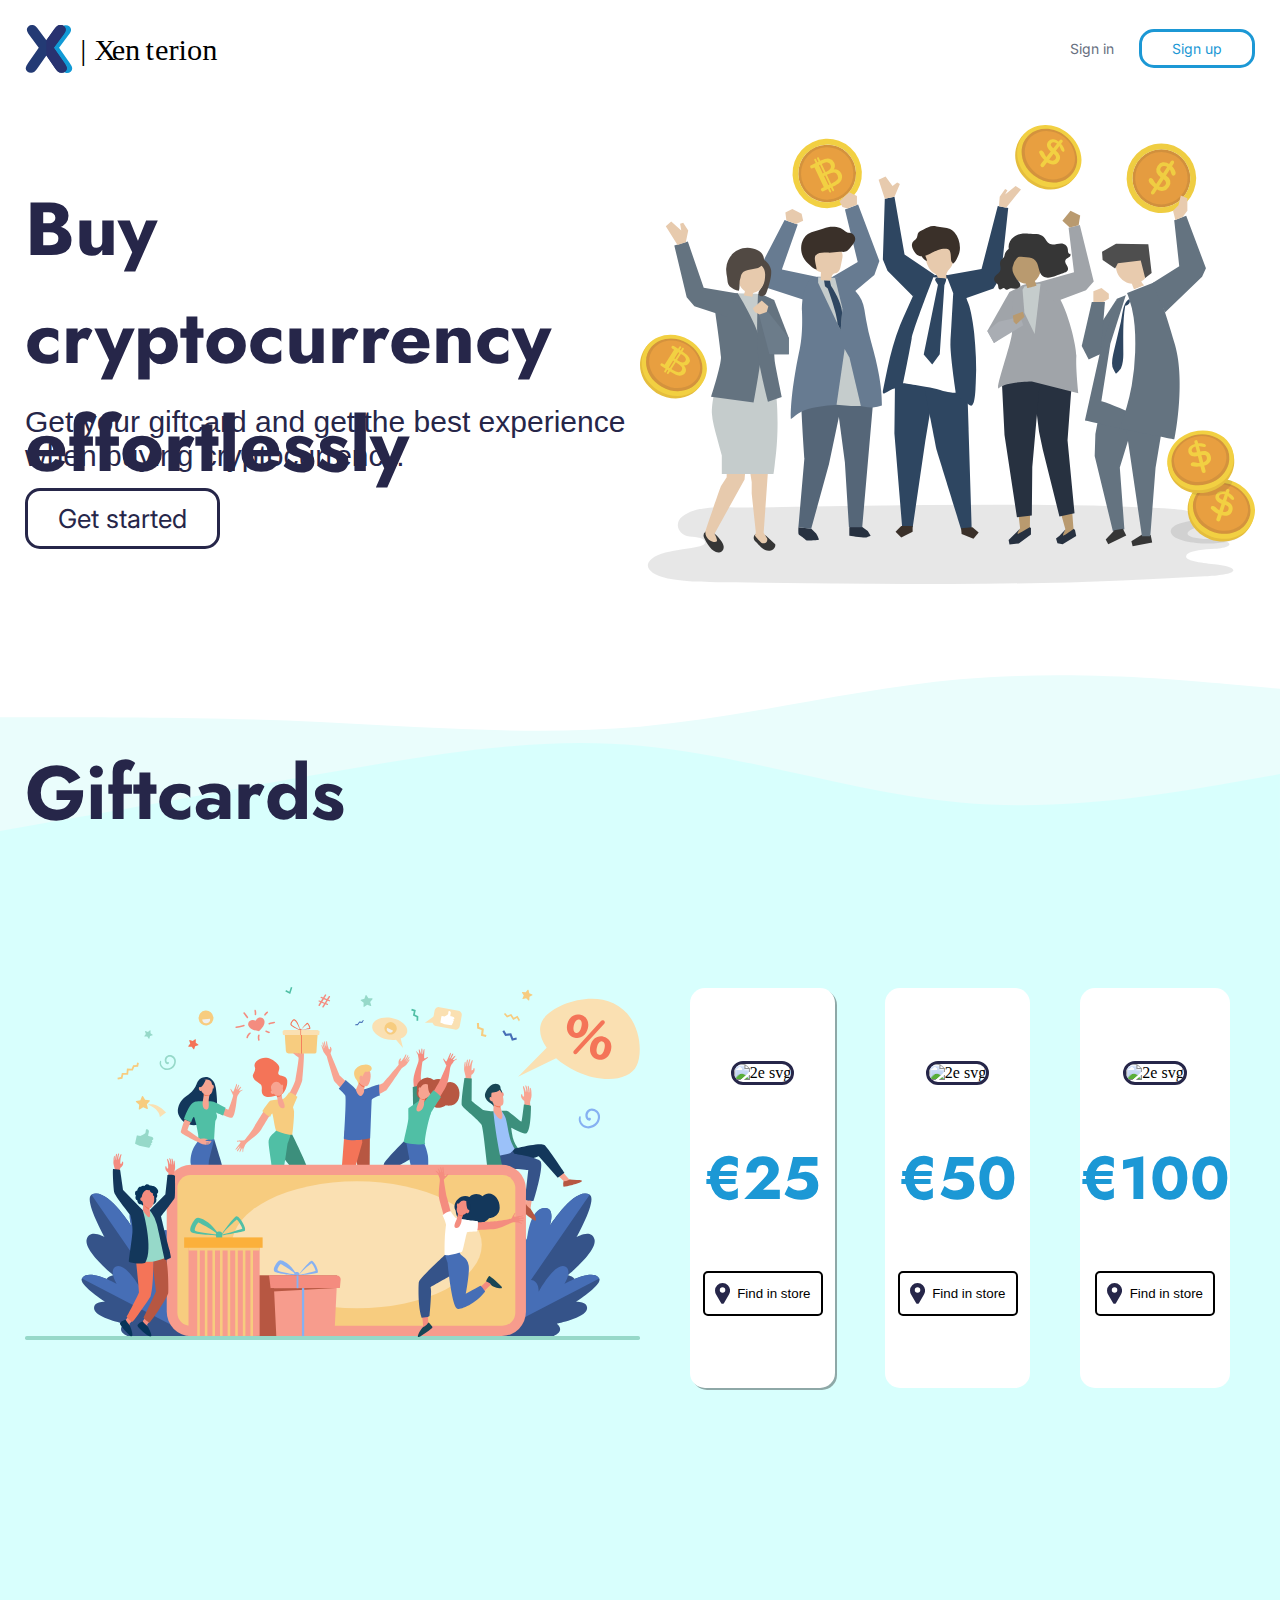
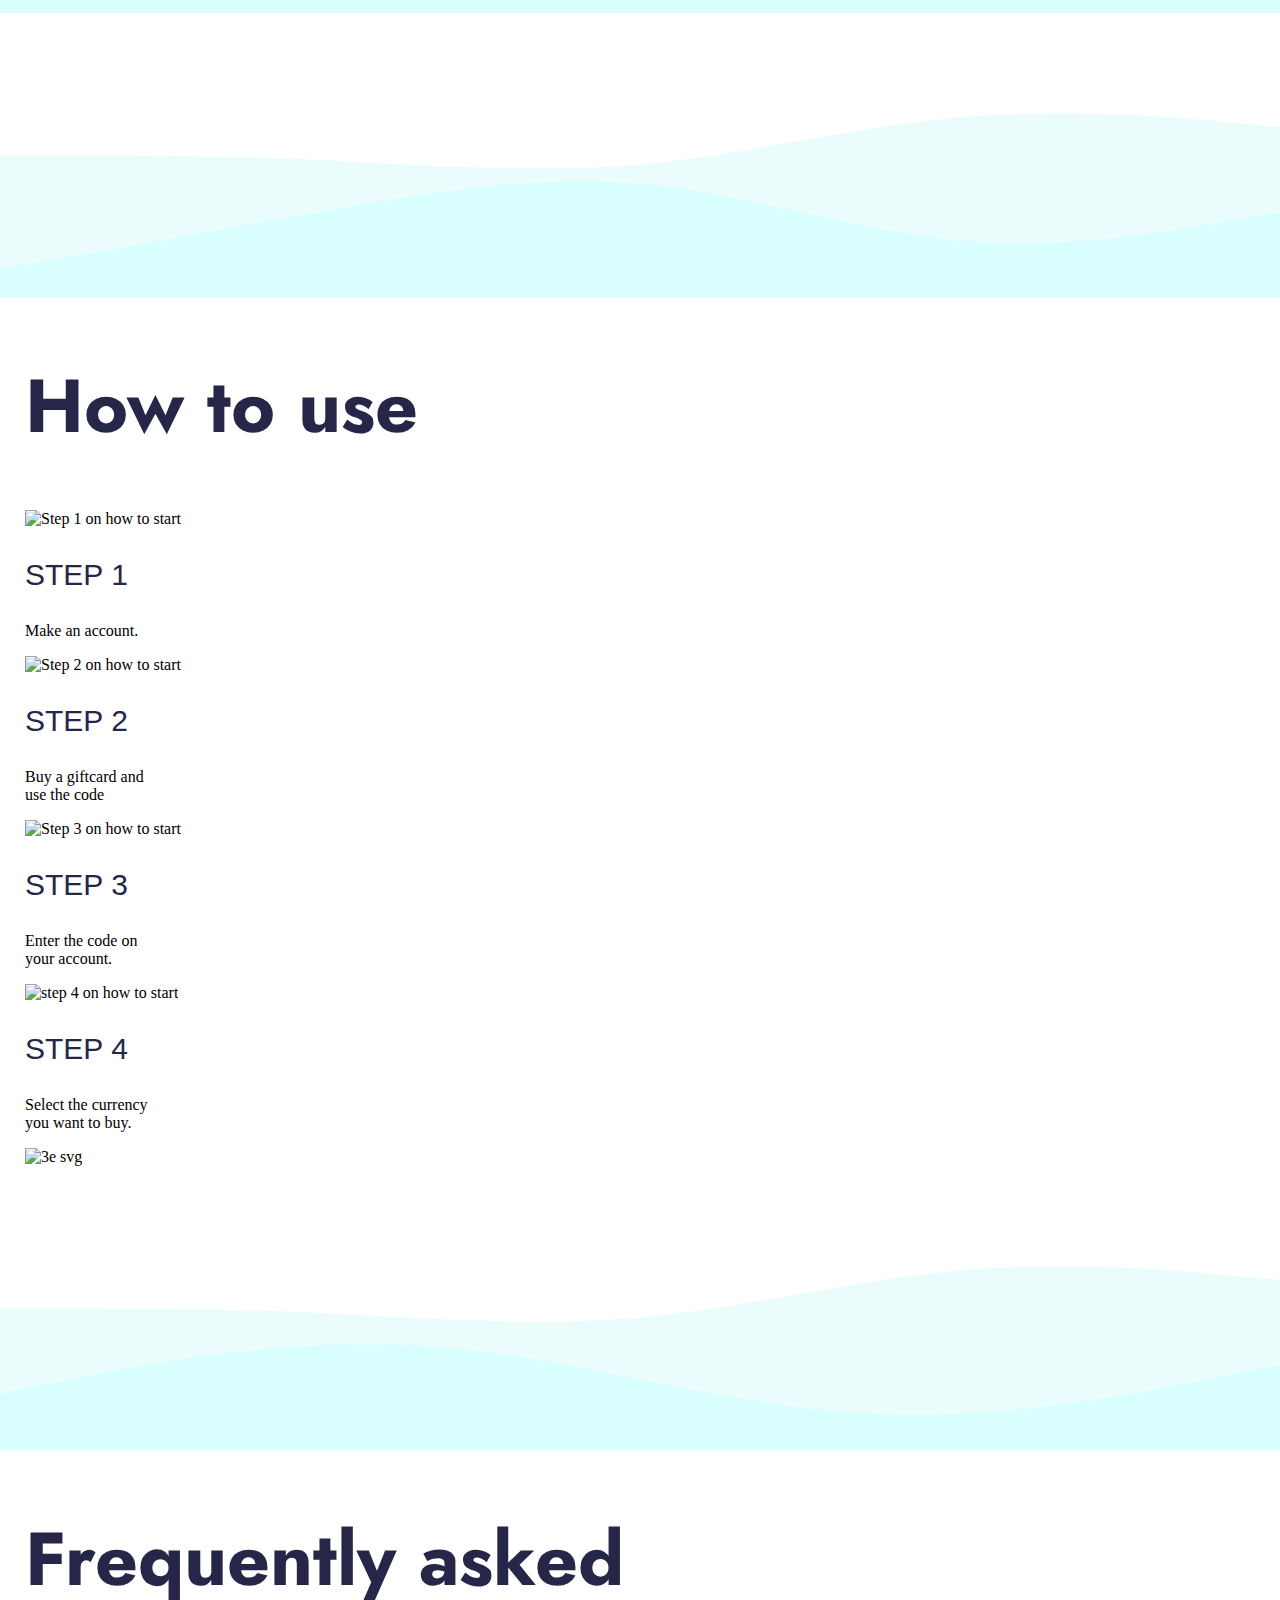
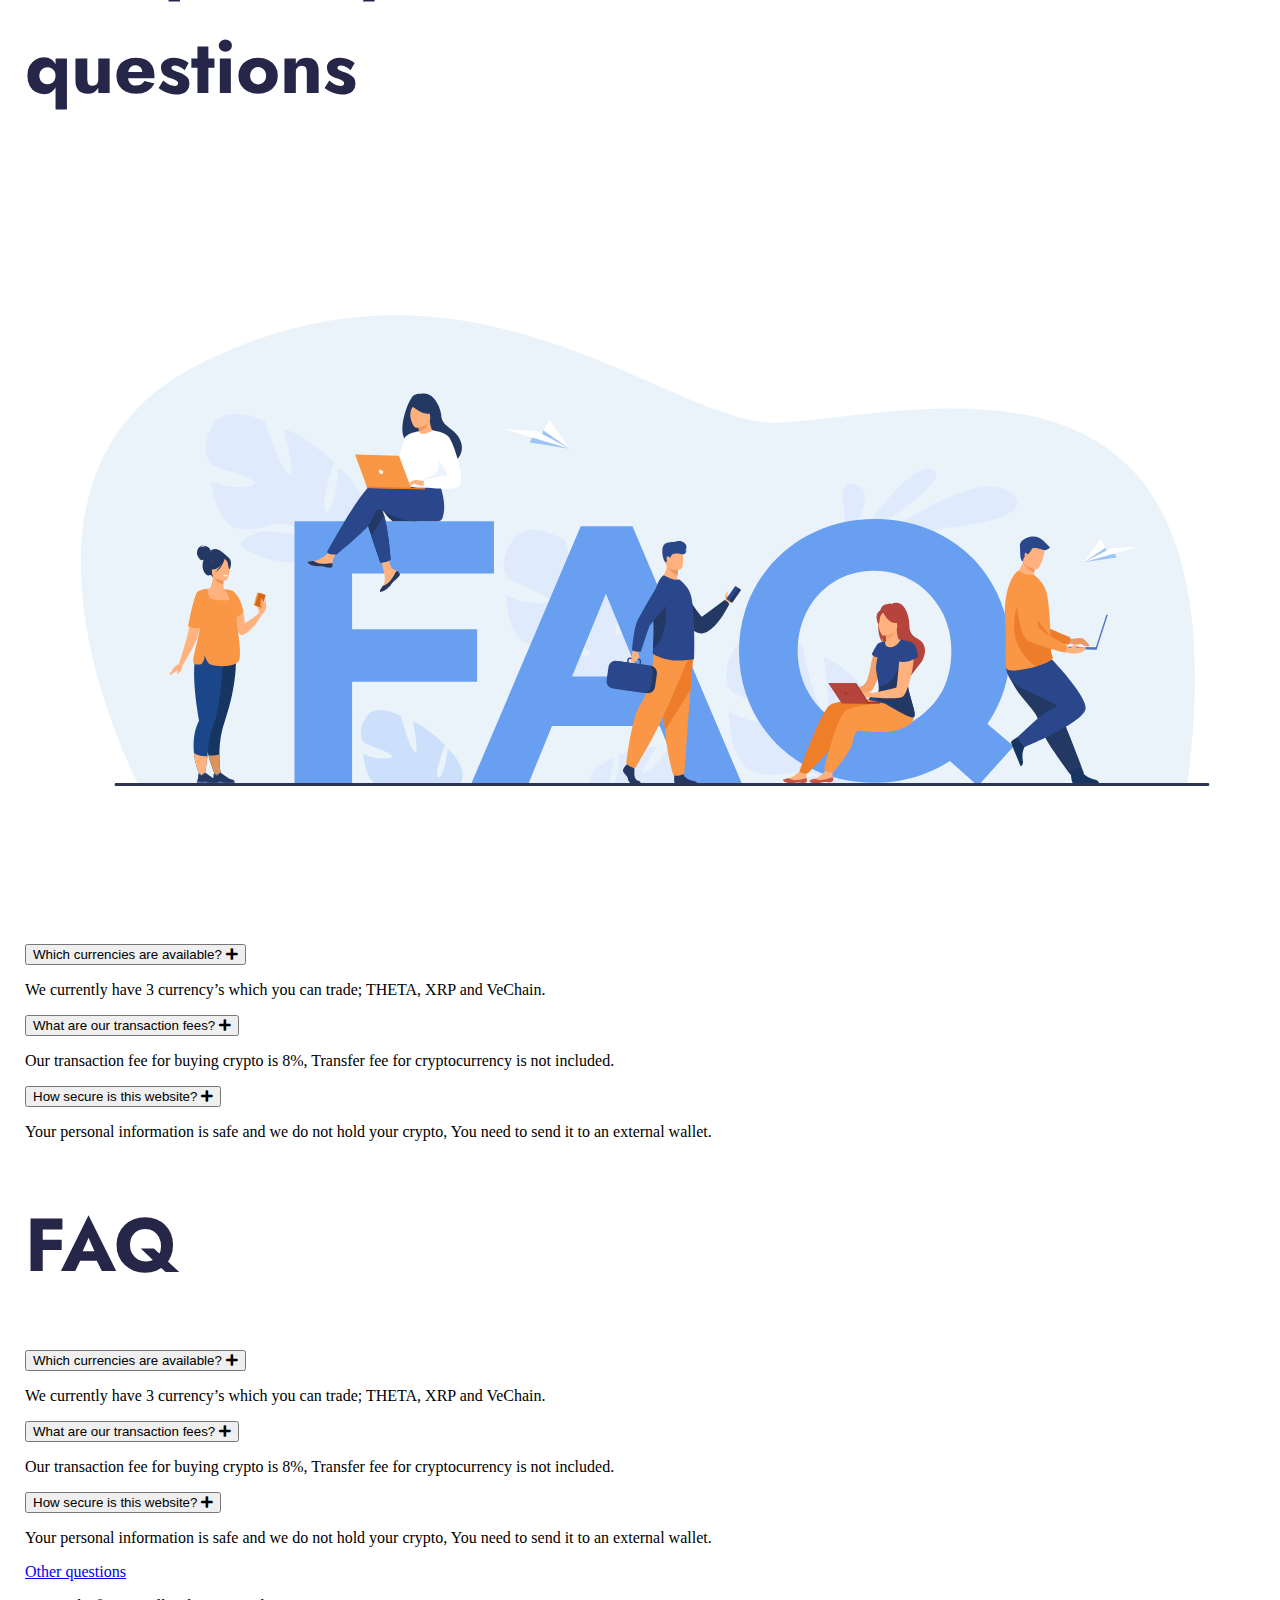
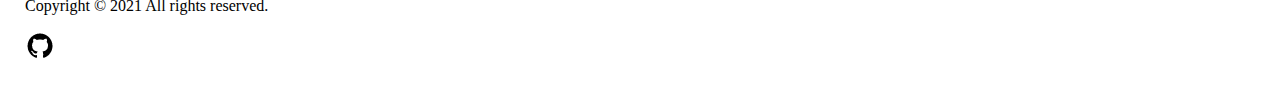
==== commit 0f60d839: "Merge Completed Pages" ====
--- a/index.html
+++ b/index.html
@@ -1,3 +1,4 @@
+
 <!DOCTYPE html>
 <html lang="en">
   <head>
@@ -6,16 +7,19 @@
     <meta name="viewport" content="width=device-width, initial-scale=1.0" />
     <title>Xenterion | Exchange</title>
     <link rel="icon" href="assets/images/favicon.ico" />
-    <link rel="stylesheet" href="assets/styles/style.css" />
+    <link rel="stylesheet" href="assets/styles/style.css"/>
+    <link rel="stylesheet" href="https://cdnjs.cloudflare.com/ajax/libs/font-awesome/5.15.3/css/all.min.css">
+   <link href="https://fonts.googleapis.com/css2?family=Poppins:wght@400;500&display=swap" rel="stylesheet">
+
   </head>
   <body>
     <div class="Header">
       <div class="Logo-Header">
-        <img class="logo" src="/assets/images/LogoXenterion.svg" alt="logo" />
+        <img class="logo" src="assets/images/LogoXenterion.svg" alt="logo" />
       </div>
       <div class="Buttons-Header">
-        <a href="https://samedpolat.nl/" class="signup">Sign up</a>
-        <a href="https://www.google.com/" class="signin">Sign in</a>
+        <a href="signup.html" class="signup">Sign up</a>
+        <a href="login.php" class="signin">Sign in</a>
       </div>
     </div>
 
@@ -27,14 +31,14 @@
         </h1>
       </div>
       <div class="Text-1">
-        <h3>
+        <h3 class="getYourGiftcard">
           Get your giftcard and get the best experience<br />
           when buying cryptocurrency.
         </h3>
-        <a href="https://www.google.com/" class="getstarted">Get started</a>
+        <a href="signup.html" class="getstarted">Get started</a>
       </div>
       <div class="Svg-1">
-        <img src="/assets/images/40789.svg" alt="1e svg" />
+        <img src="assets/images/40789.svg" alt="1e svg" />
       </div>
     </div>
 
@@ -56,28 +60,46 @@
       ></path>
     </svg>
 
-
-
     <div class="Info-Box2">
       <div class="Info-2">
-        <h1 class="giftcards">
-          Giftcards
-        </h1>
+        <h1 class="giftcards">Giftcards</h1>
       </div>
       <div class="Giftcards-box">
         <div class="Giftcard-1 giftcard">
           <div class="Eur25 eu">
-            <img src="/assets/images/Giftcard-100-Xenterion.jpg" alt="2e svg" class="gift25"/>
-          </div>
+            <img
+              src="assets/images/Giftcard-25-Xenterion.jpg"
+              alt="2e svg"
+              class="gift25"
+            />
+          </div>
+
           <div class="Price25 pr">
             <h2 class="priceTagText">€25</h2>
           </div>
+
           <div class="Instore1 is">
             <button class="findStore">
-              <svg class="pin" xmlns="http://www.w3.org/2000/svg" width="15.092" height="20.879" viewBox="0 0 15.092 20.879">
+              <svg
+                class="pin"
+                xmlns="http://www.w3.org/2000/svg"
+                width="15.092"
+                height="20.879"
+                viewBox="0 0 15.092 20.879"
+              >
                 <g id="location-pin" transform="translate(-57.249)">
-                  <g id="Group_28" data-name="Group 28" transform="translate(57.249)">
-                    <path id="Path_842" data-name="Path 842" d="M64.795,0h0a7.537,7.537,0,0,0-7.546,7.546,8.2,8.2,0,0,0,1.112,3.988l4.918,8.511a1.723,1.723,0,0,0,1.516.834,1.759,1.759,0,0,0,1.516-.834l4.918-8.506a8.075,8.075,0,0,0,1.112-3.988A7.541,7.541,0,0,0,64.795,0Zm0,9.775A2.755,2.755,0,1,1,67.549,7.02,2.761,2.761,0,0,1,64.795,9.775Z" transform="translate(-57.249)" fill="#262649"/>
+                  <g
+                    id="Group_28"
+                    data-name="Group 28"
+                    transform="translate(57.249)"
+                  >
+                    <path
+                      id="Path_842"
+                      data-name="Path 842"
+                      d="M64.795,0h0a7.537,7.537,0,0,0-7.546,7.546,8.2,8.2,0,0,0,1.112,3.988l4.918,8.511a1.723,1.723,0,0,0,1.516.834,1.759,1.759,0,0,0,1.516-.834l4.918-8.506a8.075,8.075,0,0,0,1.112-3.988A7.541,7.541,0,0,0,64.795,0Zm0,9.775A2.755,2.755,0,1,1,67.549,7.02,2.761,2.761,0,0,1,64.795,9.775Z"
+                      transform="translate(-57.249)"
+                      fill="#262649"
+                    />
                   </g>
                 </g>
               </svg>
@@ -86,38 +108,276 @@
           </div>
         </div>
         <div class="Giftcard-2 giftcard">
-          <div class="Eur50 eu"></div>
-          <div class="Price50"></div>
+          <div class="Eur50 eu">
+            <img
+              src="assets/images/Giftcard-50-Xenterion.jpg"
+              alt="2e svg"
+              class="gift25"
+            />
+          </div>
+
+          <div class="Price50">
+            <h2 class="priceTagText">€50</h2>
+          </div>
+
           <div class="Instore2 is">
             <button class="findStore">
-                <svg xmlns="http://www.w3.org/2000/svg" width="15.092" height="20.879" viewBox="0 0 15.092 20.879">
-                  <g id="location-pin" transform="translate(-57.249)">
-                    <g id="Group_28" data-name="Group 28" transform="translate(57.249)">
-                      <path id="Path_842" data-name="Path 842" d="M64.795,0h0a7.537,7.537,0,0,0-7.546,7.546,8.2,8.2,0,0,0,1.112,3.988l4.918,8.511a1.723,1.723,0,0,0,1.516.834,1.759,1.759,0,0,0,1.516-.834l4.918-8.506a8.075,8.075,0,0,0,1.112-3.988A7.541,7.541,0,0,0,64.795,0Zm0,9.775A2.755,2.755,0,1,1,67.549,7.02,2.761,2.761,0,0,1,64.795,9.775Z" transform="translate(-57.249)" fill="#262649"/>
-                    </g>
+              <svg
+                xmlns="http://www.w3.org/2000/svg"
+                width="15.092"
+                height="20.879"
+                viewBox="0 0 15.092 20.879"
+              >
+                <g id="location-pin" transform="translate(-57.249)">
+                  <g
+                    id="Group_28"
+                    data-name="Group 28"
+                    transform="translate(57.249)"
+                  >
+                    <path
+                      id="Path_842"
+                      data-name="Path 842"
+                      d="M64.795,0h0a7.537,7.537,0,0,0-7.546,7.546,8.2,8.2,0,0,0,1.112,3.988l4.918,8.511a1.723,1.723,0,0,0,1.516.834,1.759,1.759,0,0,0,1.516-.834l4.918-8.506a8.075,8.075,0,0,0,1.112-3.988A7.541,7.541,0,0,0,64.795,0Zm0,9.775A2.755,2.755,0,1,1,67.549,7.02,2.761,2.761,0,0,1,64.795,9.775Z"
+                      transform="translate(-57.249)"
+                      fill="#262649"
+                    />
                   </g>
-                </svg>
-                Find in store
+                </g>
+              </svg>
+              Find in store
             </button>
           </div>
         </div>
         <div class="Giftcard-3 giftcard">
-          <div class="Eur100 eu"></div>
-          <div class="Price100 pr"></div>
-          <div class="Instore3 is"></div>
+          <div class="Eur100 eu">
+            <img
+              src="assets/images/Giftcard-100-Xenterion.jpg"
+              alt="2e svg"
+              class="gift25"
+            />
+          </div>
+
+          <div class="Price100 pr">
+            <h2 class="priceTagText">€100</h2>
+          </div>
+
+          <div class="Instore3 is">
+            <button class="findStore">
+              <svg
+                xmlns="http://www.w3.org/2000/svg"
+                width="15.092"
+                height="20.879"
+                viewBox="0 0 15.092 20.879"
+              >
+                <g id="location-pin" transform="translate(-57.249)">
+                  <g
+                    id="Group_28"
+                    data-name="Group 28"
+                    transform="translate(57.249)"
+                  >
+                    <path
+                      id="Path_842"
+                      data-name="Path 842"
+                      d="M64.795,0h0a7.537,7.537,0,0,0-7.546,7.546,8.2,8.2,0,0,0,1.112,3.988l4.918,8.511a1.723,1.723,0,0,0,1.516.834,1.759,1.759,0,0,0,1.516-.834l4.918-8.506a8.075,8.075,0,0,0,1.112-3.988A7.541,7.541,0,0,0,64.795,0Zm0,9.775A2.755,2.755,0,1,1,67.549,7.02,2.761,2.761,0,0,1,64.795,9.775Z"
+                      transform="translate(-57.249)"
+                      fill="#262649"
+                    />
+                  </g>
+                </g>
+              </svg>
+              Find in store
+            </button>
+          </div>
         </div>
       </div>
       <div class="Svg-2">
-        <img src="/assets/images/8500.svg" alt="2e svg"/>
-      </div>
-    </div>
-    
-    
-
-    <div class="Info-Box2">
+        <img src="assets/images/8500.svg" alt="2e svg" />
+      </div>
+    </div>
+
+    <div class="Info-Box2"></div>
+
+    <svg
+      xmlns="http://www.w3.org/2000/svg"
+      viewbox="0 0 1440 320"
+      class="waves reverseWaves"
+    >
+      <path
+        fill="#EAFDFC"
+        fill-opacity="1"
+        d="M0,160L60,160C120,160,240,160,360,165.3C480,171,600,181,720,170.7C840,160,960,128,1080,117.3C1200,107,1320,117,1380,122.7L1440,128L1440,320L1380,320C1320,320,1200,320,1080,320C960,320,840,320,720,320C600,320,480,320,360,320C240,320,120,320,60,320L0,320Z"
+      ></path>
+
+      <path
+        fill="#D8FFFD"
+        fill-opacity="1"
+        d="M0,288L60,277.3C120,267,240,245,360,224C480,203,600,181,720,192C840,203,960,245,1080,256C1200,267,1320,245,1380,234.7L1440,224L1440,320L1380,320C1320,320,1200,320,1080,320C960,320,840,320,720,320C600,320,480,320,360,320C240,320,120,320,60,320L0,320Z"
+      ></path>
+    </svg>
+
+    <div class="howTo-Grid">
+      <div class="howToUse">
+        <h1>How to use</h1>
+      </div>
+
+      <div class="step1">
+        <img
+          class="step1-img"
+          src="assets/images/step1.svg"
+          alt="Step 1 on how to start"
+        />
+        <h3 class="steps">STEP 1</h3>
+        <p class="steps-txt step1-txt">Make an account.</p>
+      </div>
+
+      <div class="step2">
+        <img
+          class="step2-img"
+          src="assets/images/step2.svg"
+          alt="Step 2 on how to start"
+        />
+        <h3 class="steps">STEP 2</h3>
+        <p class="steps-txt">Buy a giftcard and <br />use the code</p>
+      </div>
+
+      <div class="step3">
+        <img
+          class="step3-img"
+          src="assets/images/step3.svg"
+          alt="Step 3 on how to start"
+        />
+        <h3 class="steps">STEP 3</h3>
+        <p class="steps-txt">Enter the code on <br />your account.</p>
+      </div>
+
+      <div class="step4">
+        <img
+          class="step4-img"
+          src="assets/images/step4.svg"
+          alt="step 4 on how to start"
+        />
+        <h3 class="steps">STEP 4</h3>
+        <p class="steps-txt">Select the currency <br />you want to buy.</p>
+      </div>
+
+      <div class="Svg-3">
+        <img src="assets/images/6555.svg" alt="3e svg" />
+      </div>
+    </div>
+
+    <svg
+      xmlns="http://www.w3.org/2000/svg"
+      viewbox="0 0 1440 320"
+      class="waves"
+    >
+      <path
+        fill="#EAFDFC"
+        fill-opacity="1"
+        d="M0,160L60,160C120,160,240,160,360,165.3C480,171,600,181,720,170.7C840,160,960,128,1080,117.3C1200,107,1320,117,1380,122.7L1440,128L1440,320L1380,320C1320,320,1200,320,1080,320C960,320,840,320,720,320C600,320,480,320,360,320C240,320,120,320,60,320L0,320Z"
+      ></path>
+
+      <path
+        fill="#D8FFFD"
+        fill-opacity="1"
+        d="M0,256L80,240C160,224,320,192,480,202.7C640,213,800,267,960,277.3C1120,288,1280,256,1360,240L1440,224L1440,320L1360,320C1280,320,1120,320,960,320C800,320,640,320,480,320C320,320,160,320,80,320L0,320Z"      ></path>
+      ></path>
+    </svg>
+
+    <div class="container">
+      <div class="FAQ-header">
+        <h1>Frequently asked <br>questions</h1>
+      </div>
+      <div class="FAQ-SVG">
+        <img class="FAQ-SVG-img" src="assets/images/FAQ-SVG.svg" alt="FAQ vector SVG">
+      </div>
+      <div class="FAQ">
+        
+
+        <div class="container-2">
+          <div class="wrapper">
+              <button class="toggle">
+                  Which currencies are available?
+                  <i class="fas fa-plus icon"></i>
+              </button>
+              <div class="content">
+                  <p>We currently have 3 currency’s which you can trade; THETA, XRP and VeChain.</p>
+              </div>
+          </div>
+          <div class="wrapper">
+              <button class="toggle">
+                  What are our transaction fees?
+                  <i class="fas fa-plus icon"></i>
+              </button>
+              <div class="content">
+                  <p>Our transaction fee for buying crypto is 8%, Transfer fee for cryptocurrency is not included.</p>
+              </div>
+          </div>
+          <div class="wrapper">
+              <button class="toggle">
+                  How secure is this website?
+                  <i class="fas fa-plus icon"></i>
+              </button>
+              <div class="content">
+                  <p>Your personal information is safe and we do not hold your crypto, You need to send it to an external wallet.</p>
+              </div>
+          </div>
+      </div>
+        <h1>FAQ</h1>
+      </div>
+      <div class="FAQ">
+        
+
+        <div class="container-2">
+          <div class="wrapper">
+              <button class="toggle">
+                  Which currencies are available?
+                  <i class="fas fa-plus icon"></i>
+              </button>
+              <div class="content">
+                  <p>We currently have 3 currency’s which you can trade; THETA, XRP and VeChain.</p>
+              </div>
+          </div>
+          <div class="wrapper">
+              <button class="toggle">
+                  What are our transaction fees?
+                  <i class="fas fa-plus icon"></i>
+              </button>
+              <div class="content">
+                  <p>Our transaction fee for buying crypto is 8%, Transfer fee for cryptocurrency is not included.</p>
+              </div>
+          </div>
+          <div class="wrapper">
+              <button class="toggle">
+                  How secure is this website?
+                  <i class="fas fa-plus icon"></i>
+              </button>
+              <div class="content">
+                  <p>Your personal information is safe and we do not hold your crypto, You need to send it to an external wallet.</p>
+              </div>
+          </div>
+      </div>
+
+
+      </div>
+      <div class="FAQ-other">
+        <a href="assets/images/Frequently_asked_questions.pdf" class="otherQuestions">Other questions</a>
+      </div>
+
+      <div class="footer">
+        <p id="copyright">Copyright © <span id="copyright2021">2021</span> All rights reserved.</p>
+        <a href="https://github.com/Remy2072/Xenterion">
+          <img 
+          id="github" 
+          src="[data-uri]"
+          alt="Link to github"
+          />
+        </div>
+        </a>
+    </div>
+
   </body>
+  <script src="assets/scripts/script.js"></script>
+  <script src="assets/scripts/script.js"></script>
 </html>
 
-
-
-<!-- <svg xmlns="http://www.w3.org/2000/svg" viewBox="0 0 1440 320"><path fill="#0099ff" fill-opacity="1" d="M0,288L60,277.3C120,267,240,245,360,224C480,203,600,181,720,192C840,203,960,245,1080,256C1200,267,1320,245,1380,234.7L1440,224L1440,0L1380,0C1320,0,1200,0,1080,0C960,0,840,0,720,0C600,0,480,0,360,0C240,0,120,0,60,0L0,0Z"></path></svg> -->+<!-- <svg xmlns="http://www.w3.org/2000/svg" viewBox="0 0 1440 320"><path fill="#0099ff" fill-opacity="1" d="M0,288L60,277.3C120,267,240,245,360,224C480,203,600,181,720,192C840,203,960,245,1080,256C1200,267,1320,245,1380,234.7L1440,224L1440,0L1380,0C1320,0,1200,0,1080,0C960,0,840,0,720,0C600,0,480,0,360,0C240,0,120,0,60,0L0,0Z"></path></svg> -->
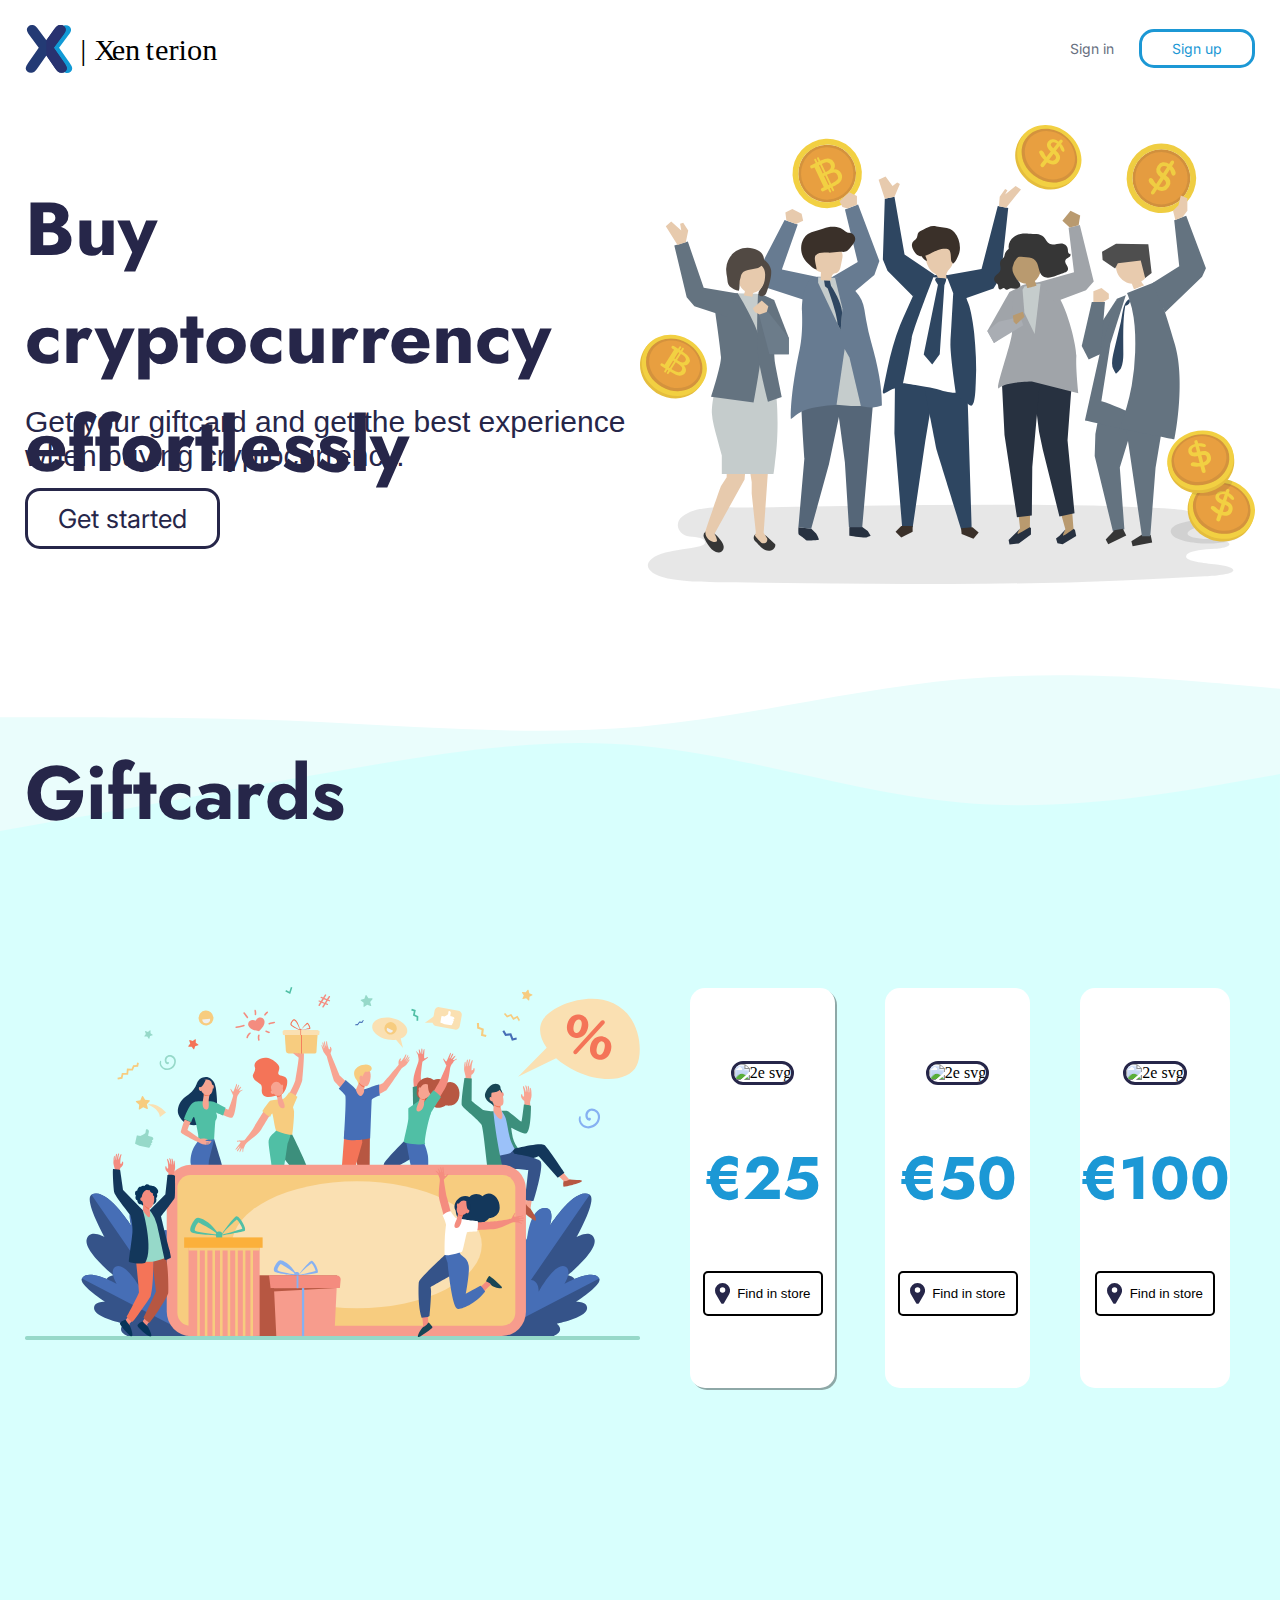
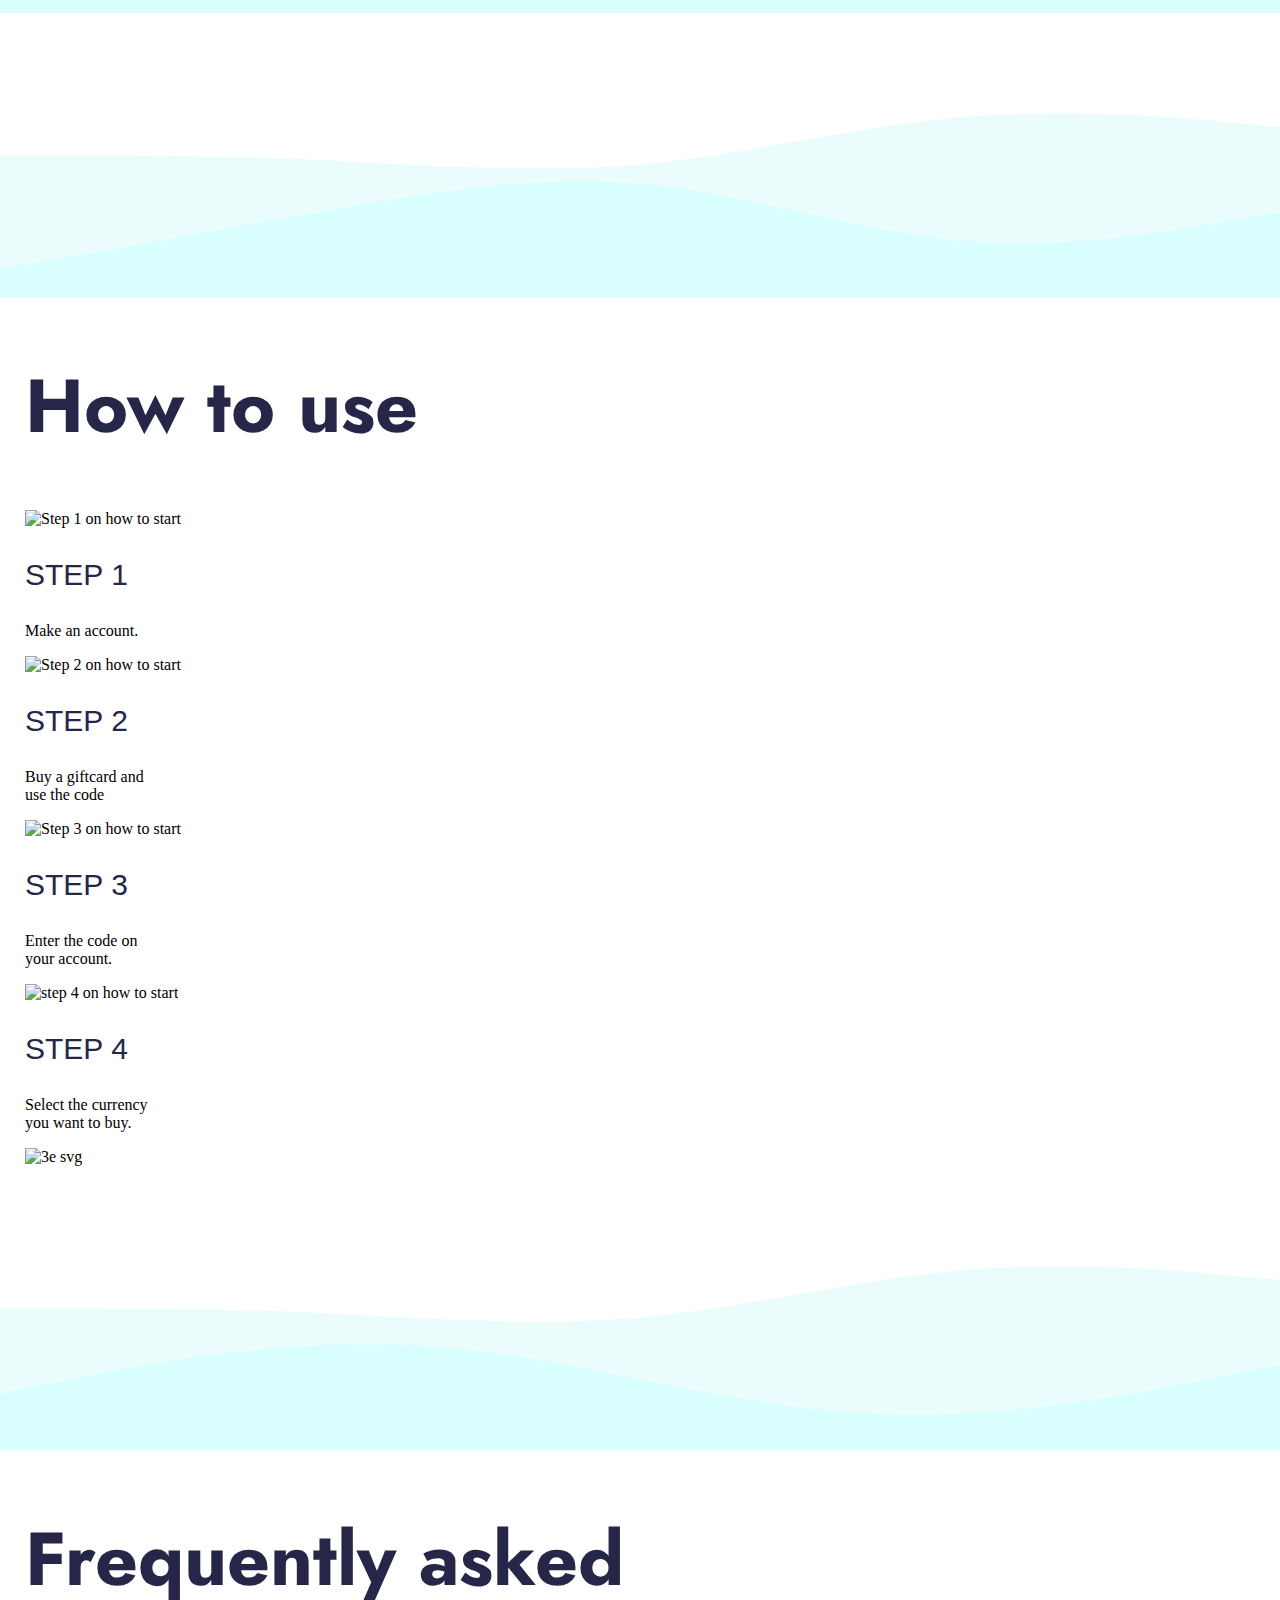
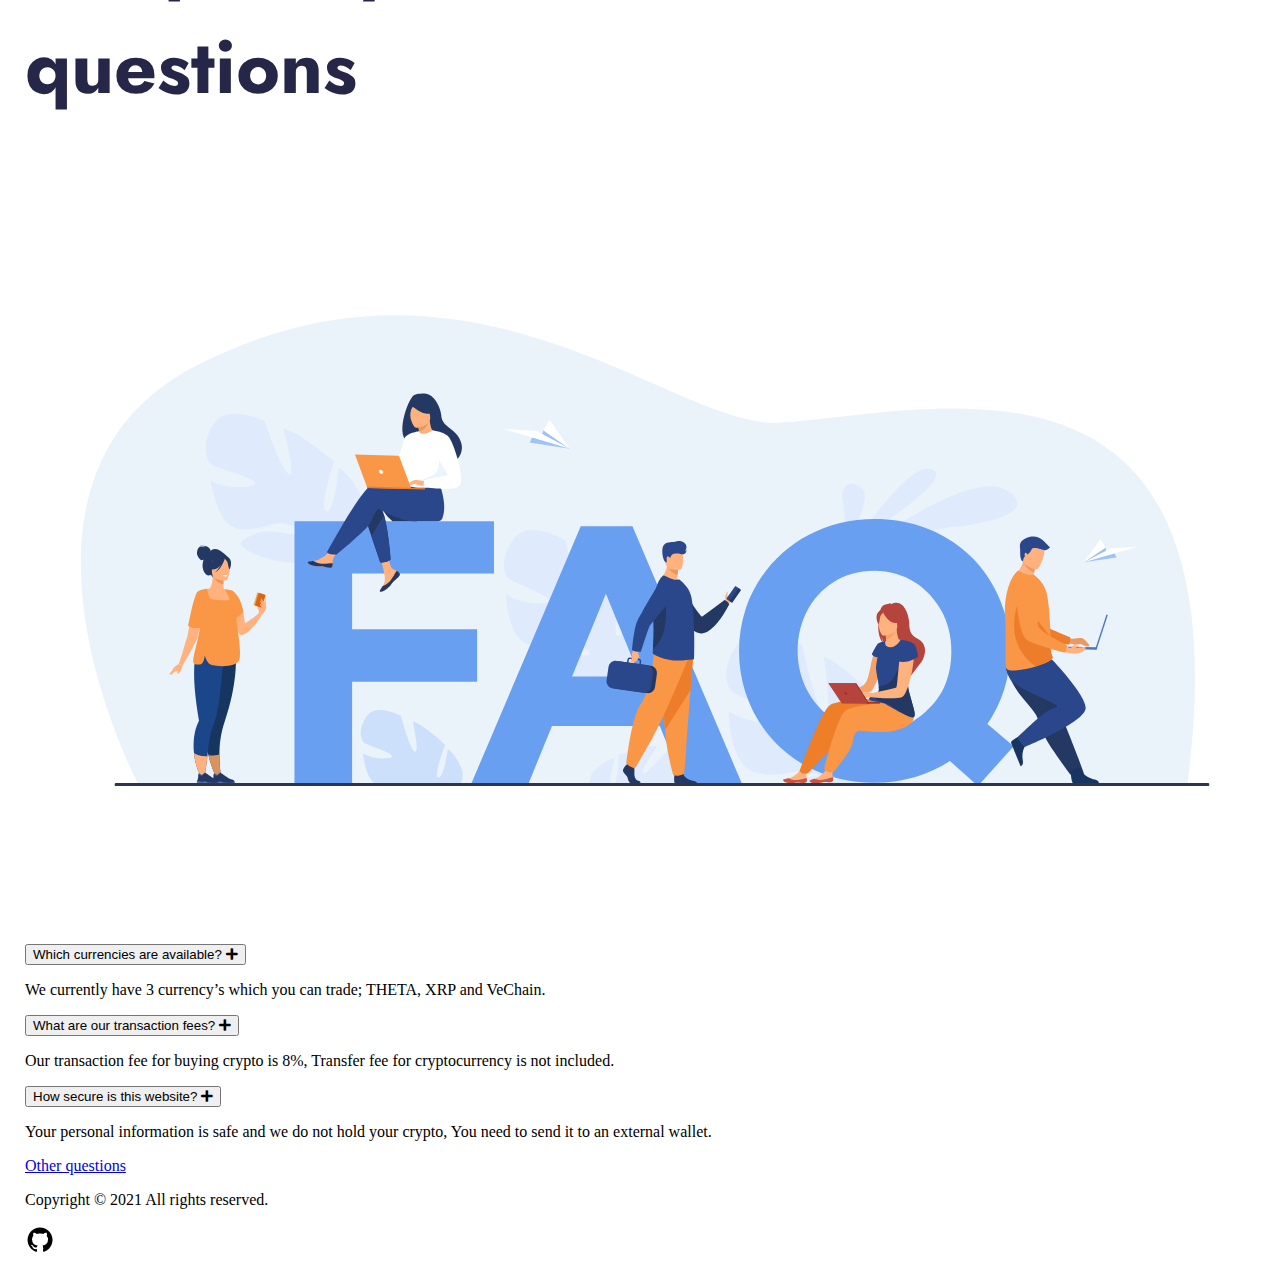
==== commit a010b332: "alle bugs gefixt" ====
--- a/index.html
+++ b/index.html
@@ -1,3 +1,4 @@
+
 
 <!DOCTYPE html>
 <html lang="en">
@@ -322,40 +323,6 @@
               </div>
           </div>
       </div>
-        <h1>FAQ</h1>
-      </div>
-      <div class="FAQ">
-        
-
-        <div class="container-2">
-          <div class="wrapper">
-              <button class="toggle">
-                  Which currencies are available?
-                  <i class="fas fa-plus icon"></i>
-              </button>
-              <div class="content">
-                  <p>We currently have 3 currency’s which you can trade; THETA, XRP and VeChain.</p>
-              </div>
-          </div>
-          <div class="wrapper">
-              <button class="toggle">
-                  What are our transaction fees?
-                  <i class="fas fa-plus icon"></i>
-              </button>
-              <div class="content">
-                  <p>Our transaction fee for buying crypto is 8%, Transfer fee for cryptocurrency is not included.</p>
-              </div>
-          </div>
-          <div class="wrapper">
-              <button class="toggle">
-                  How secure is this website?
-                  <i class="fas fa-plus icon"></i>
-              </button>
-              <div class="content">
-                  <p>Your personal information is safe and we do not hold your crypto, You need to send it to an external wallet.</p>
-              </div>
-          </div>
-      </div>
 
 
       </div>
@@ -377,7 +344,4 @@
 
   </body>
   <script src="assets/scripts/script.js"></script>
-  <script src="assets/scripts/script.js"></script>
 </html>
-
-<!-- <svg xmlns="http://www.w3.org/2000/svg" viewBox="0 0 1440 320"><path fill="#0099ff" fill-opacity="1" d="M0,288L60,277.3C120,267,240,245,360,224C480,203,600,181,720,192C840,203,960,245,1080,256C1200,267,1320,245,1380,234.7L1440,224L1440,0L1380,0C1320,0,1200,0,1080,0C960,0,840,0,720,0C600,0,480,0,360,0C240,0,120,0,60,0L0,0Z"></path></svg> -->
